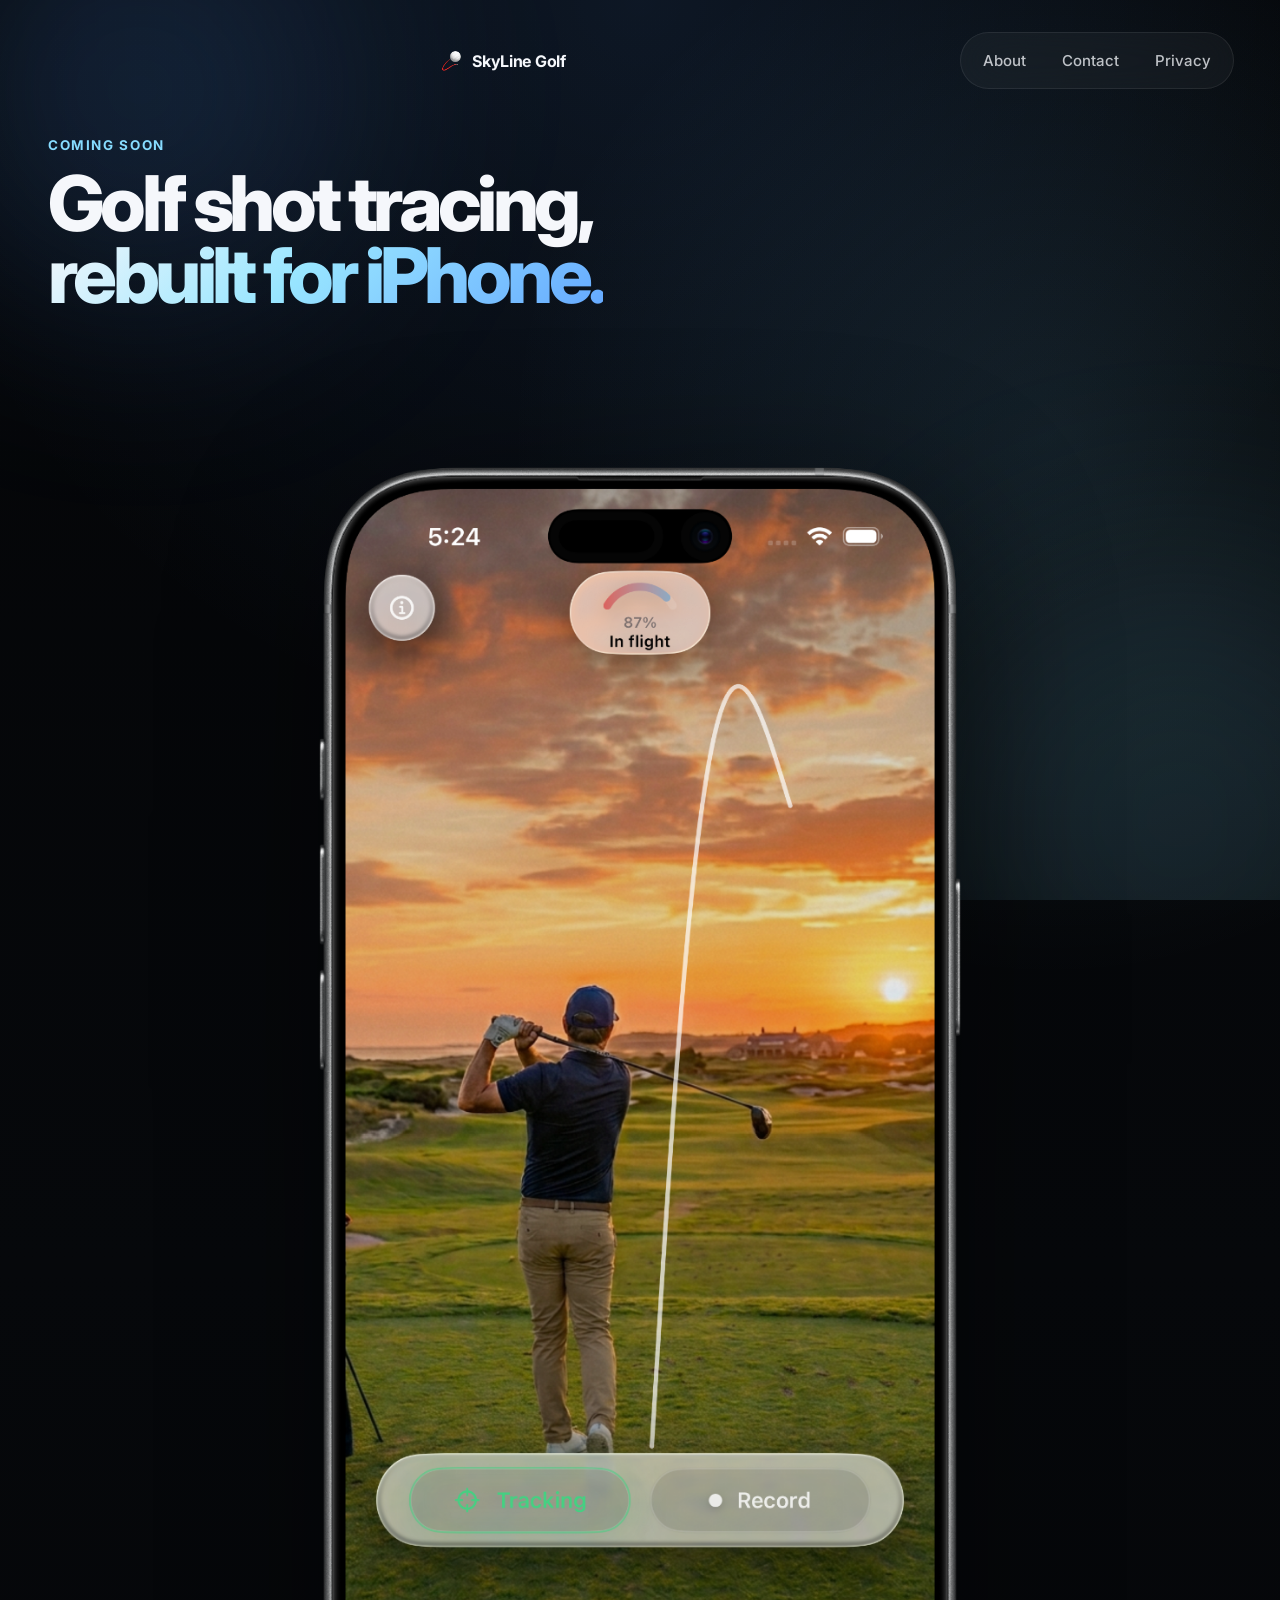
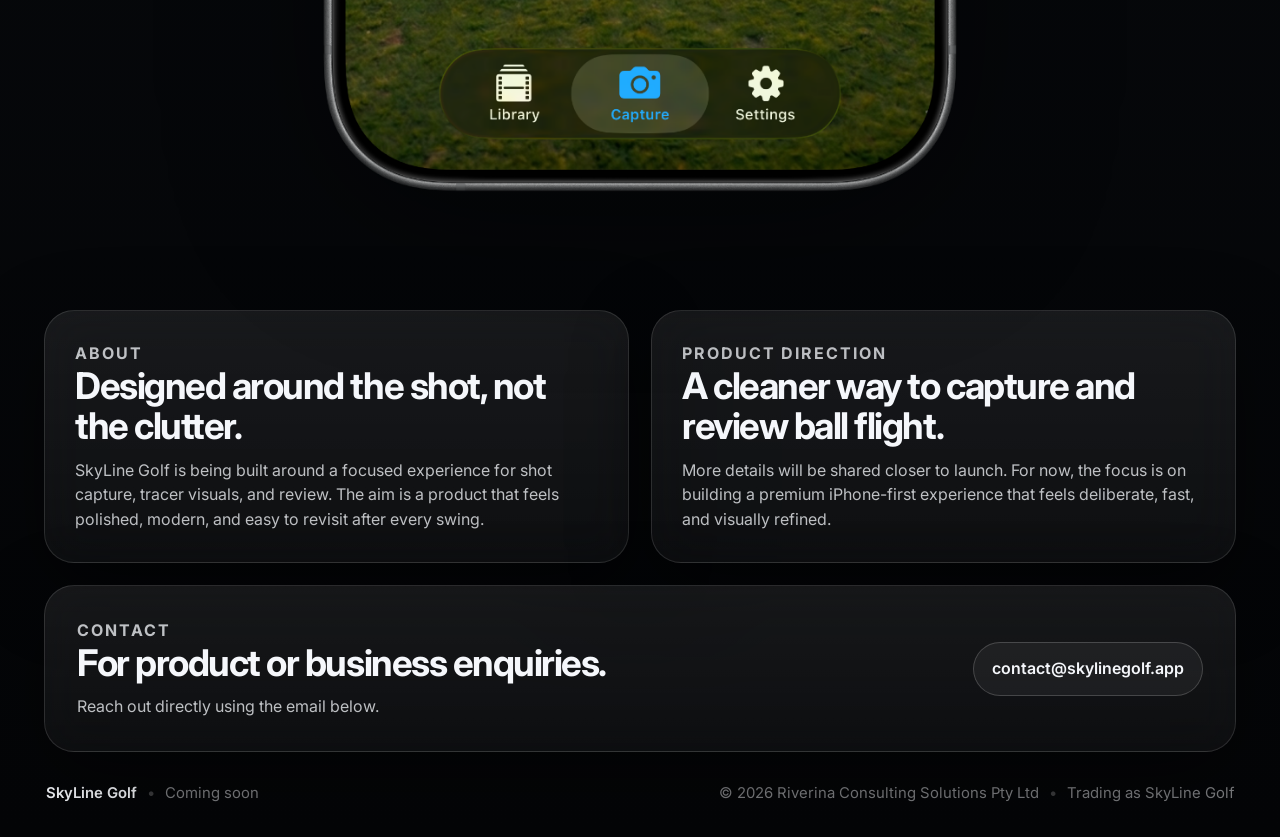
==== index.html @ 2e32ba85 "Fix HTML structure and add missing elements" ====
<!DOCTYPE html>
<html lang="en-AU">
<head>
  <meta charset="UTF-8" />
  <meta name="viewport" content="width=device-width, initial-scale=1.0" />

  <title>SkyLine Golf</title>
  <meta
    name="description"
    content="SkyLine Golf is an upcoming iPhone app built to capture, trace, and review golf shots with a premium visual experience."
  />
  <meta name="theme-color" content="#050608" />

  <meta property="og:title" content="SkyLine Golf" />
  <meta
    property="og:description"
    content="An upcoming iPhone app built to capture, trace, and review golf shots."
  />
  <meta property="og:type" content="website" />
  <meta property="og:image" content="assets/coming-soon-hero.png" />

  <meta name="twitter:card" content="summary_large_image" />
  <meta name="twitter:title" content="SkyLine Golf" />
  <meta
    name="twitter:description"
    content="An upcoming iPhone app built to capture, trace, and review golf shots."
  />
  <meta name="twitter:image" content="assets/coming-soon-hero.png" />

  <link rel="preconnect" href="https://fonts.googleapis.com" />
  <link rel="preconnect" href="https://fonts.gstatic.com" crossorigin />
  <link
    href="https://fonts.googleapis.com/css2?family=Inter:wght@400;500;600;700;800&display=swap"
    rel="stylesheet"
  />
  <link rel="stylesheet" href="style.css" />
</head>
<body>
  <div class="site-background">
    <div class="bg-orb bg-orb-1" aria-hidden="true"></div>
    <div class="bg-orb bg-orb-2" aria-hidden="true"></div>
    <div class="bg-grid" aria-hidden="true"></div>
  </div>

  <div class="page-shell">
    <header class="site-header">
      <div class="header-spacer" aria-hidden="true"></div>

      <a class="brand brand-centered" href="/" aria-label="SkyLine Golf home">
        <img
          src="assets/logo-mark.png"
          alt="SkyLine Golf logo"
          class="brand-logo"
        />
        <span class="brand-text">SkyLine Golf</span>
      </a>

      <nav class="site-nav" aria-label="Primary navigation">
        <a href="#about">About</a>
        <a href="#contact">Contact</a>
        <a href="privacy.html">Privacy</a>
      </nav>
    </header>

    <main>
      <section class="hero-intro">
        <p class="eyebrow">Coming soon</p>
        <h1>
          Golf shot tracing,
          <span class="gradient-text">rebuilt for iPhone.</span>
        </h1>
      </section>

      <section class="hero-section" aria-label="SkyLine Golf hero">
        <div class="hero-stage" id="hero-stage">
          <div
            class="hero-glow hero-glow-primary"
            id="hero-glow-primary"
            aria-hidden="true"
          ></div>

          <div
            class="hero-glow hero-glow-secondary"
            id="hero-glow-secondary"
            aria-hidden="true"
          ></div>

          <div class="hero-phone-wrap" id="hero-phone-wrap">
            <img
              src="assets/coming-soon-hero.png"
              alt="SkyLine Golf promotional preview showing the app interface and golf shot tracer"
              class="hero-phone-image"
            />
          </div>
        </div>
      </section>

      <section id="about" class="content-grid">
        <article class="glass-panel info-card">
          <p class="section-label">About</p>
          <h2>Designed around the shot, not the clutter.</h2>
          <p>
            SkyLine Golf is being built around a focused experience for shot
            capture, tracer visuals, and review. The aim is a product that
            feels polished, modern, and easy to revisit after every swing.
          </p>
        </article>

        <article class="glass-panel info-card">
          <p class="section-label">Product direction</p>
          <h2>A cleaner way to capture and review ball flight.</h2>
          <p>
            More details will be shared closer to launch. For now, the focus is
            on building a premium iPhone-first experience that feels deliberate,
            fast, and visually refined.
          </p>
        </article>
      </section>

      <section id="contact" class="glass-panel contact-panel">
        <div class="contact-copy-block">
          <p class="section-label">Contact</p>
          <h2>For product or business enquiries.</h2>
          <p>Reach out directly using the email below.</p>
        </div>

        <div class="contact-action">
          <a class="contact-email" href="mailto:contact@skylinegolf.app">
            contact@skylinegolf.app
          </a>
        </div>
      </section>
    </main>

    <footer class="site-footer">
      <div class="footer-left">
        <span class="footer-brand">SkyLine Golf</span>
        <span class="footer-separator">•</span>
        <span>Coming soon</span>
      </div>

      <div class="footer-right">
        <span>© 2026 Riverina Consulting Solutions Pty Ltd</span>
        <span class="footer-separator">•</span>
        <span>Trading as SkyLine Golf</span>
      </div>
    </footer>
  </div>

  <script src="script.js"></script>
</body>
</html>
---- style.css ----
:root {
  --bg: #050608;
  --border: rgba(255, 255, 255, 0.12);
  --border-strong: rgba(255, 255, 255, 0.18);

  --text: #f5f7fb;
  --text-secondary: rgba(245, 247, 251, 0.76);
  --text-muted: rgba(245, 247, 251, 0.5);

  --accent: #87dcff;

  --shadow: 0 24px 80px rgba(0, 0, 0, 0.42);
  --glass-blur: blur(24px);

  --radius-xl: 30px;
  --max-width: 1240px;
  --header-height: 84px;
}

*,
*::before,
*::after {
  box-sizing: border-box;
}

html {
  scroll-behavior: smooth;
}

body {
  margin: 0;
  min-height: 100vh;
  background:
    radial-gradient(circle at top, rgba(83, 156, 255, 0.12), transparent 30%),
    radial-gradient(circle at 82% 18%, rgba(135, 220, 255, 0.1), transparent 24%),
    linear-gradient(180deg, #040507 0%, #06080b 52%, #040507 100%);
  color: var(--text);
  font-family: "Inter", -apple-system, BlinkMacSystemFont, "Segoe UI", sans-serif;
  line-height: 1.55;
  -webkit-font-smoothing: antialiased;
  text-rendering: optimizeLegibility;
}

img {
  display: block;
  max-width: 100%;
}

a {
  color: inherit;
  text-decoration: none;
}

.site-background {
  position: fixed;
  inset: 0;
  z-index: 0;
  pointer-events: none;
  overflow: hidden;
}

.bg-orb {
  position: absolute;
  border-radius: 999px;
  filter: blur(110px);
}

.bg-orb-1 {
  width: 420px;
  height: 420px;
  top: -120px;
  left: -70px;
  background: rgba(83, 156, 255, 0.16);
}

.bg-orb-2 {
  width: 520px;
  height: 520px;
  right: -160px;
  bottom: -180px;
  background: rgba(135, 220, 255, 0.12);
}

.bg-grid {
  position: absolute;
  inset: 0;
  opacity: 0.05;
  background-image:
    linear-gradient(rgba(255, 255, 255, 0.04) 1px, transparent 1px),
    linear-gradient(90deg, rgba(255, 255, 255, 0.04) 1px, transparent 1px);
  background-size: 5px 5px;
  mix-blend-mode: soft-light;
}

.page-shell {
  position: relative;
  z-index: 1;
  max-width: var(--max-width);
  margin: 0 auto;
  padding: 24px;
}

.site-header {
  min-height: var(--header-height);
  display: flex;
  align-items: center;
  justify-content: space-between;
  gap: 18px;
  padding: 8px 2px 28px;
}

.brand {
  display: inline-flex;
  align-items: center;
  gap: 10px;
  width: fit-content;
  flex: 0 0 auto;
}

.brand-logo {
  display: block !important;
  width: 22px !important;
  height: 22px !important;
  min-width: 22px !important;
  min-height: 22px !important;
  max-width: 22px !important;
  max-height: 22px !important;
  object-fit: contain !important;
  flex: 0 0 22px !important;
}

.brand-text {
  font-size: 1rem;
  font-weight: 700;
  letter-spacing: -0.02em;
  line-height: 1;
}

.site-nav {
  display: inline-flex;
  align-items: center;
  gap: 8px;
  padding: 8px;
  border-radius: 999px;
  background: rgba(255, 255, 255, 0.04);
  border: 1px solid rgba(255, 255, 255, 0.08);
  backdrop-filter: var(--glass-blur);
  -webkit-backdrop-filter: var(--glass-blur);
}

.site-nav a {
  padding: 8px 14px;
  border-radius: 999px;
  color: var(--text-secondary);
  font-size: 0.94rem;
  font-weight: 500;
  transition: background-color 0.18s ease, color 0.18s ease;
}

.site-nav a:hover,
.site-nav a:focus-visible {
  background: rgba(255, 255, 255, 0.08);
  color: var(--text);
  outline: none;
}

.hero-intro {
  max-width: 780px;
  padding: 18px 4px 18px;
}

.eyebrow,
.section-label {
  margin: 0 0 12px;
  color: var(--accent);
  font-size: 0.84rem;
  font-weight: 700;
  letter-spacing: 0.12em;
  text-transform: uppercase;
}

.hero-intro h1 {
  margin: 0;
  max-width: 11ch;
  font-size: clamp(3rem, 6vw, 5.3rem);
  line-height: 0.94;
  letter-spacing: -0.06em;
  font-weight: 800;
}

.gradient-text {
  background: linear-gradient(135deg, #f5f7fb 0%, #99e6ff 45%, #63a7ff 100%);
  -webkit-background-clip: text;
  background-clip: text;
  color: transparent;
}

.hero-section {
  padding-top: 8px;
}

.hero-stage {
  position: relative;
  min-height: 760px;
  display: flex;
  align-items: center;
  justify-content: center;
  overflow: visible;
}

.hero-phone-wrap {
  position: relative;
  z-index: 3;
  width: min(100%, 760px);
  transform-origin: center center;
  will-change: transform;
}

.hero-phone-image {
  width: 100%;
  height: auto;
  object-fit: contain;
  filter: drop-shadow(0 36px 90px rgba(0, 0, 0, 0.42));
  user-select: none;
  -webkit-user-drag: none;
  pointer-events: none;
}

.hero-glow {
  position: absolute;
  border-radius: 999px;
  pointer-events: none;
  z-index: 1;
  transform-origin: center center;
  will-change: transform;
}

.hero-glow-primary {
  width: 620px;
  height: 620px;
  background: radial-gradient(
    circle,
    rgba(83, 156, 255, 0.22) 0%,
    rgba(83, 156, 255, 0.1) 32%,
    rgba(83, 156, 255, 0) 72%
  );
  filter: blur(36px);
  left: 50%;
  top: 52%;
  transform: translate(-50%, -50%);
}

.hero-glow-secondary {
  width: 420px;
  height: 420px;
  background: radial-gradient(
    circle,
    rgba(135, 220, 255, 0.16) 0%,
    rgba(135, 220, 255, 0.06) 34%,
    rgba(135, 220, 255, 0) 74%
  );
  filter: blur(44px);
  left: 53%;
  top: 45%;
  transform: translate(-50%, -50%);
}

.glass-panel {
  background: linear-gradient(
    180deg,
    rgba(255, 255, 255, 0.08) 0%,
    rgba(255, 255, 255, 0.04) 100%
  );
  border: 1px solid var(--border);
  border-radius: var(--radius-xl);
  box-shadow: var(--shadow);
  backdrop-filter: var(--glass-blur);
  -webkit-backdrop-filter: var(--glass-blur);
}

.content-grid {
  display: grid;
  grid-template-columns: 1fr 1fr;
  gap: 22px;
  margin-top: 18px;
  align-items: stretch;
}

.info-card {
  padding: 30px;
  display: flex;
  flex-direction: column;
  justify-content: flex-start;
  min-height: 100%;
}

.info-card h2,
.contact-panel h2,
.privacy-shell h1 {
  margin: 0 0 12px;
  font-size: clamp(1.6rem, 3vw, 2.3rem);
  line-height: 1.08;
  letter-spacing: -0.04em;
  overflow-wrap: anywhere;
}

.info-card p,
.contact-panel p,
.privacy-shell p,
.privacy-shell li {
  margin: 0;
  color: var(--text-secondary);
  font-size: 1rem;
}

.contact-panel {
  display: grid;
  grid-template-columns: minmax(0, 1fr) auto;
  align-items: center;
  gap: 24px;
  margin-top: 22px;
  padding: 32px;
}

.contact-copy-block {
  min-width: 0;
}

.contact-action {
  display: flex;
  align-items: center;
  justify-content: flex-end;
}

.contact-email {
  display: inline-flex;
  align-items: center;
  justify-content: center;
  min-height: 54px;
  padding: 0 18px;
  border-radius: 999px;
  background: rgba(255, 255, 255, 0.05);
  border: 1px solid var(--border-strong);
  color: var(--text);
  font-weight: 600;
  transition: background-color 0.18s ease, transform 0.18s ease;
  word-break: break-word;
}

.contact-email:hover,
.contact-email:focus-visible {
  background: rgba(255, 255, 255, 0.08);
  transform: translateY(-1px);
  outline: none;
}

.site-footer {
  display: flex;
  align-items: center;
  justify-content: space-between;
  gap: 18px;
  padding: 30px 2px 8px;
  color: var(--text-muted);
  font-size: 0.93rem;
}

.footer-left,
.footer-right {
  display: flex;
  flex-wrap: wrap;
  align-items: center;
  gap: 10px;
}

.footer-brand {
  color: var(--text);
  font-weight: 600;
}

.footer-separator {
  color: rgba(255, 255, 255, 0.22);
}

.privacy-page {
  padding-top: 20px;
}

.privacy-shell {
  max-width: 900px;
  margin: 36px auto 0;
  padding: 36px;
  background: linear-gradient(
    180deg,
    rgba(255, 255, 255, 0.08) 0%,
    rgba(255, 255, 255, 0.04) 100%
  );
  border: 1px solid var(--border);
  border-radius: var(--radius-xl);
  box-shadow: var(--shadow);
  backdrop-filter: var(--glass-blur);
  -webkit-backdrop-filter: var(--glass-blur);
}

.privacy-intro {
  margin-bottom: 24px;
}

.privacy-shell h2 {
  margin: 28px 0 10px;
  font-size: 1.3rem;
  letter-spacing: -0.03em;
}

.privacy-shell ul {
  margin: 8px 0 0;
  padding-left: 22px;
}

.back-link {
  display: inline-flex;
  align-items: center;
  gap: 8px;
  margin-bottom: 18px;
  color: var(--text-secondary);
  font-size: 0.95rem;
  font-weight: 600;
}

.back-link:hover,
.back-link:focus-visible {
  color: var(--text);
  outline: none;
}

@media (max-width: 1080px) {
  .hero-stage {
    min-height: 680px;
  }

  .hero-phone-wrap {
    width: min(100%, 680px);
  }

  .contact-panel {
    grid-template-columns: 1fr;
    align-items: flex-start;
  }

  .contact-action {
    justify-content: flex-start;
  }
}

@media (max-width: 780px) {
  .page-shell {
    padding: 18px;
  }

  .site-header {
    flex-direction: column;
    align-items: flex-start;
    padding-bottom: 18px;
  }

  .site-nav {
    width: 100%;
    justify-content: space-between;
  }

  .hero-intro {
    padding: 12px 2px 14px;
  }

  .hero-stage {
    min-height: 520px;
  }

  .hero-phone-wrap {
    width: min(100%, 560px);
  }

  .hero-glow-primary {
    width: 460px;
    height: 460px;
  }

  .hero-glow-secondary {
    width: 320px;
    height: 320px;
  }

  .content-grid {
    grid-template-columns: 1fr;
  }

  .info-card,
  .contact-panel,
  .privacy-shell {
    padding: 24px;
  }

  .site-footer {
    flex-direction: column;
    align-items: flex-start;
    padding-top: 24px;
  }
}

@media (max-width: 560px) {
  .hero-intro h1 {
    max-width: 100%;
    font-size: clamp(2.35rem, 12vw, 4rem);
  }

  .site-nav {
    gap: 6px;
    padding: 6px;
  }

  .site-nav a {
    padding: 8px 10px;
    font-size: 0.88rem;
  }

  .hero-stage {
    min-height: 390px;
  }

  .hero-phone-wrap {
    width: min(100%, 420px);
  }

  .hero-glow-primary {
    width: 320px;
    height: 320px;
  }

  .hero-glow-secondary {
    width: 220px;
    height: 220px;
  }

  .contact-email {
    width: 100%;
  }
}

@media (prefers-reduced-motion: reduce) {
  html {
    scroll-behavior: auto;
  }
}
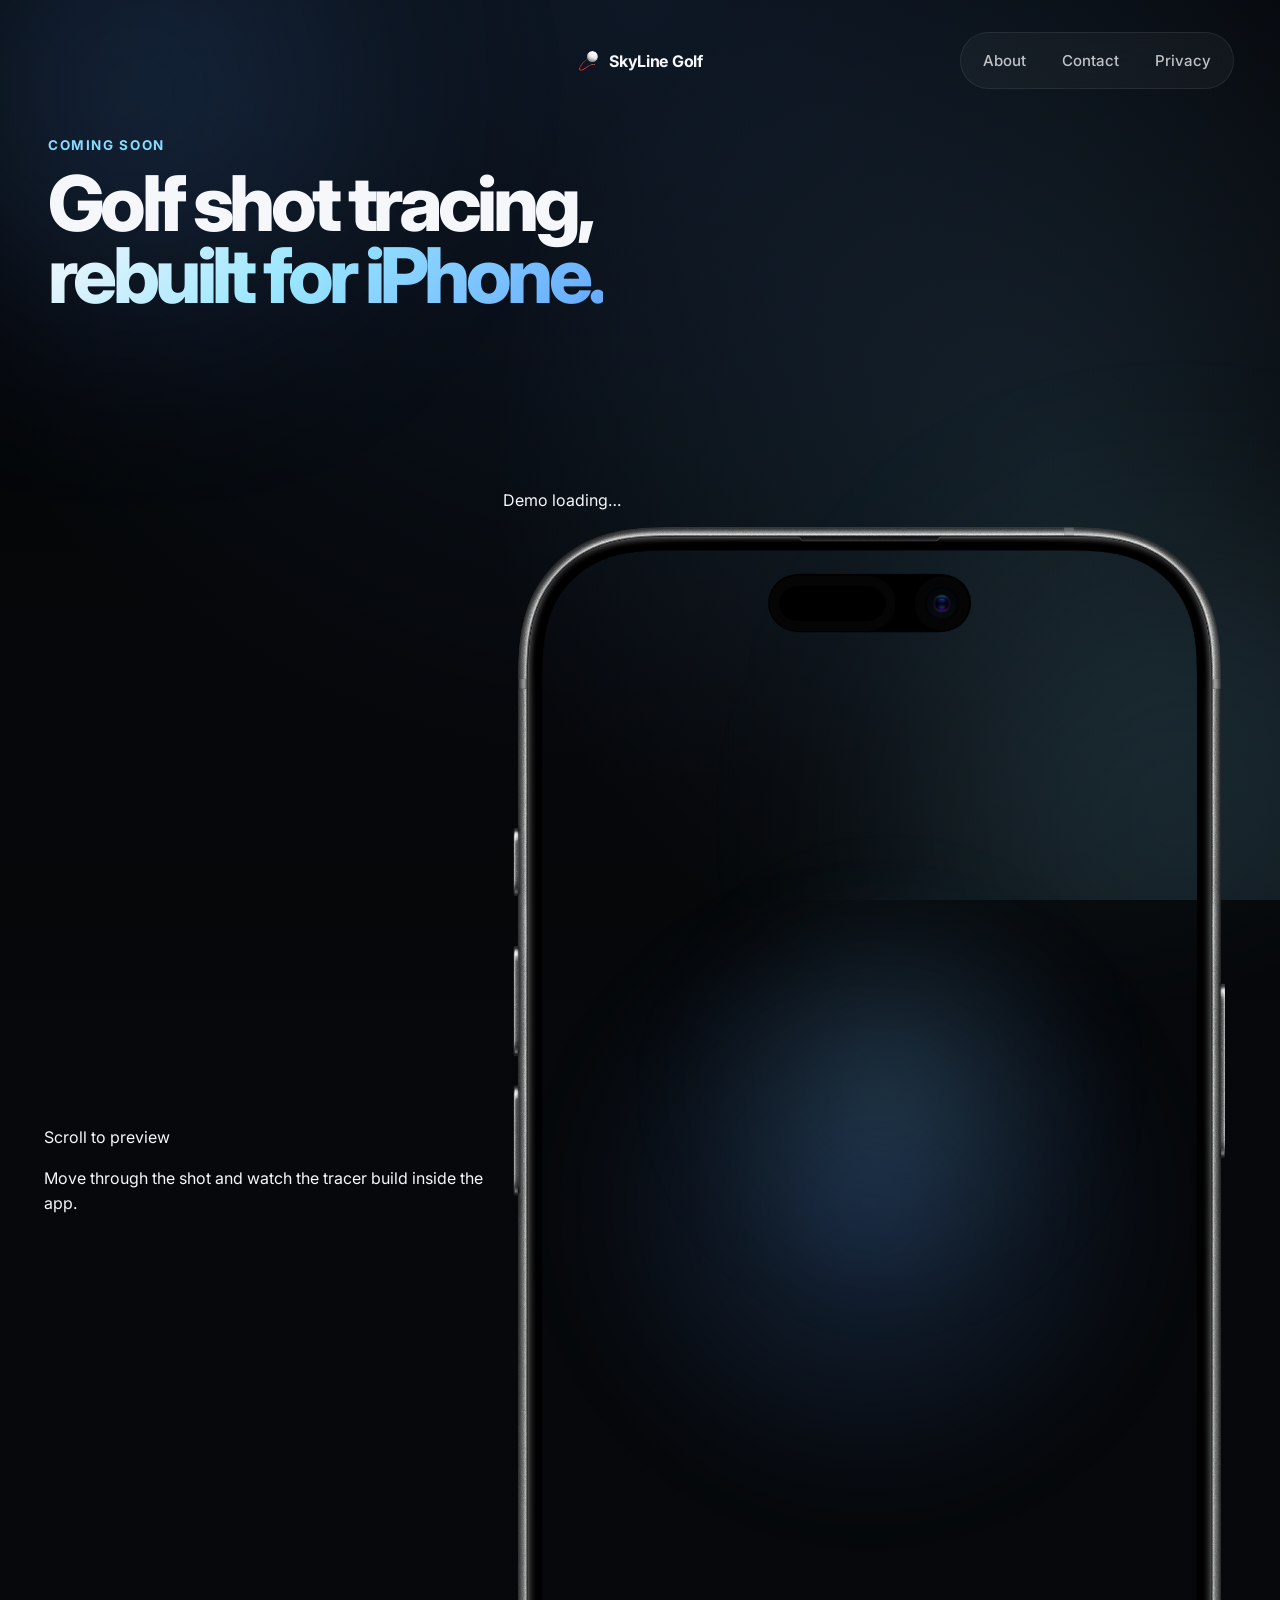
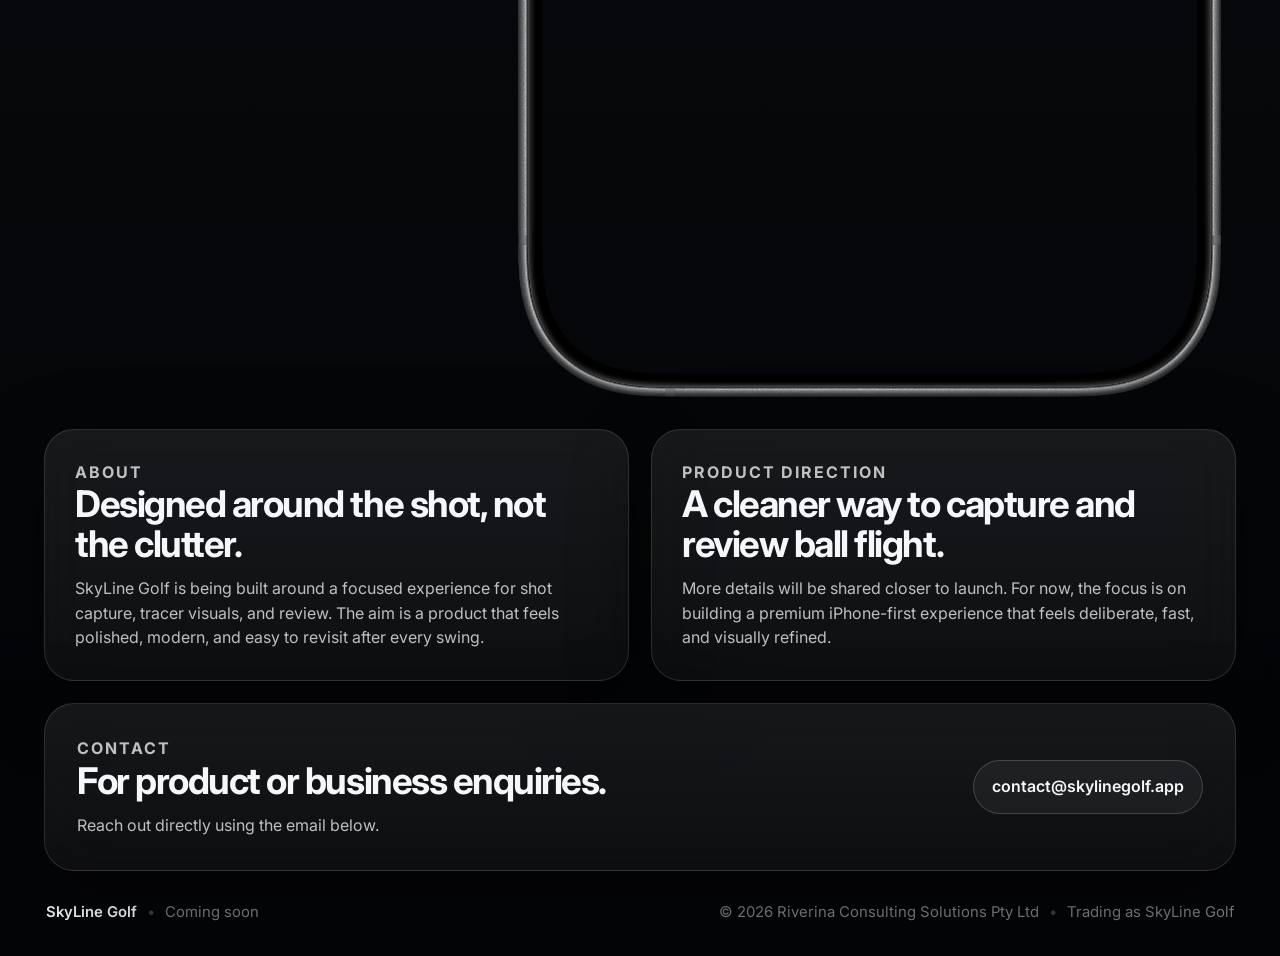
==== commit 23a4eb50: "Update Open Graph and Twitter meta tags" ====
--- a/index.html
+++ b/index.html
@@ -17,7 +17,7 @@
     content="An upcoming iPhone app built to capture, trace, and review golf shots."
   />
   <meta property="og:type" content="website" />
-  <meta property="og:image" content="assets/coming-soon-hero.png" />
+  <meta property="og:image" content="assets/hero-poster.jpg" />
 
   <meta name="twitter:card" content="summary_large_image" />
   <meta name="twitter:title" content="SkyLine Golf" />
@@ -25,7 +25,7 @@
     name="twitter:description"
     content="An upcoming iPhone app built to capture, trace, and review golf shots."
   />
-  <meta name="twitter:image" content="assets/coming-soon-hero.png" />
+  <meta name="twitter:image" content="assets/hero-poster.jpg" />
 
   <link rel="preconnect" href="https://fonts.googleapis.com" />
   <link rel="preconnect" href="https://fonts.gstatic.com" crossorigin />
@@ -63,7 +63,7 @@
     </header>
 
     <main>
-      <section class="hero-intro">
+      <section class="hero-intro" aria-label="SkyLine Golf introduction">
         <p class="eyebrow">Coming soon</p>
         <h1>
           Golf shot tracing,
@@ -71,26 +71,57 @@
         </h1>
       </section>
 
-      <section class="hero-section" aria-label="SkyLine Golf hero">
-        <div class="hero-stage" id="hero-stage">
-          <div
-            class="hero-glow hero-glow-primary"
-            id="hero-glow-primary"
-            aria-hidden="true"
-          ></div>
+      <section
+        class="scrub-section"
+        id="scrub-section"
+        aria-label="SkyLine Golf shot demo"
+      >
+        <div class="scrub-sticky">
+          <div class="hero-stage">
+            <div class="hero-copy-side">
+              <p class="hero-side-label">Scroll to preview</p>
+              <p class="hero-side-copy">
+                Move through the shot and watch the tracer build inside the app.
+              </p>
+            </div>
 
-          <div
-            class="hero-glow hero-glow-secondary"
-            id="hero-glow-secondary"
-            aria-hidden="true"
-          ></div>
+            <div class="hero-phone-wrap" id="hero-phone-wrap">
+              <div class="hero-glow hero-glow-primary" aria-hidden="true"></div>
+              <div class="hero-glow hero-glow-secondary" aria-hidden="true"></div>
 
-          <div class="hero-phone-wrap" id="hero-phone-wrap">
-            <img
-              src="assets/coming-soon-hero.png"
-              alt="SkyLine Golf promotional preview showing the app interface and golf shot tracer"
-              class="hero-phone-image"
-            />
+              <div class="phone-composite">
+                <div class="phone-screen-window">
+                  <video
+                    id="hero-demo-video"
+                    class="hero-demo-video"
+                    muted
+                    playsinline
+                    preload="auto"
+                    poster="assets/hero-poster.jpg"
+                    aria-label="SkyLine Golf demo shot"
+                  >
+                    <source src="assets/Hero-Shot.mov" type="video/quicktime" />
+                  </video>
+
+                  <div class="video-fallback-copy" id="video-fallback-copy">
+                    Demo loading…
+                  </div>
+                </div>
+
+                <img
+                  src="assets/iphone-frame-overlay.png"
+                  alt=""
+                  class="phone-frame-overlay"
+                  aria-hidden="true"
+                />
+              </div>
+            </div>
+          </div>
+
+          <div class="scrub-progress" aria-hidden="true">
+            <div class="scrub-progress-track">
+              <div class="scrub-progress-fill" id="scrub-progress-fill"></div>
+            </div>
           </div>
         </div>
       </section>
--- a/style.css
+++ b/style.css
@@ -102,11 +102,15 @@
 
 .site-header {
   min-height: var(--header-height);
-  display: flex;
-  align-items: center;
-  justify-content: space-between;
+  display: grid;
+  grid-template-columns: 1fr auto 1fr;
+  align-items: center;
   gap: 18px;
   padding: 8px 2px 28px;
+}
+
+.header-spacer {
+  justify-self: start;
 }
 
 .brand {
@@ -117,16 +121,20 @@
   flex: 0 0 auto;
 }
 
+.brand-centered {
+  justify-self: center;
+}
+
 .brand-logo {
-  display: block !important;
-  width: 22px !important;
-  height: 22px !important;
-  min-width: 22px !important;
-  min-height: 22px !important;
-  max-width: 22px !important;
-  max-height: 22px !important;
-  object-fit: contain !important;
-  flex: 0 0 22px !important;
+  display: block;
+  width: 22px;
+  height: 22px;
+  min-width: 22px;
+  min-height: 22px;
+  max-width: 22px;
+  max-height: 22px;
+  object-fit: contain;
+  flex: 0 0 22px;
 }
 
 .brand-text {
@@ -137,6 +145,7 @@
 }
 
 .site-nav {
+  justify-self: end;
   display: inline-flex;
   align-items: center;
   gap: 8px;
@@ -457,14 +466,23 @@
   }
 
   .site-header {
-    flex-direction: column;
-    align-items: flex-start;
+    grid-template-columns: 1fr;
+    justify-items: center;
+    gap: 14px;
     padding-bottom: 18px;
   }
 
+  .header-spacer {
+    display: none;
+  }
+
+  .brand-centered {
+    justify-self: center;
+  }
+
   .site-nav {
-    width: 100%;
-    justify-content: space-between;
+    justify-self: center;
+    width: auto;
   }
 
   .hero-intro {
@@ -515,6 +533,8 @@
   .site-nav {
     gap: 6px;
     padding: 6px;
+    flex-wrap: wrap;
+    justify-content: center;
   }
 
   .site-nav a {
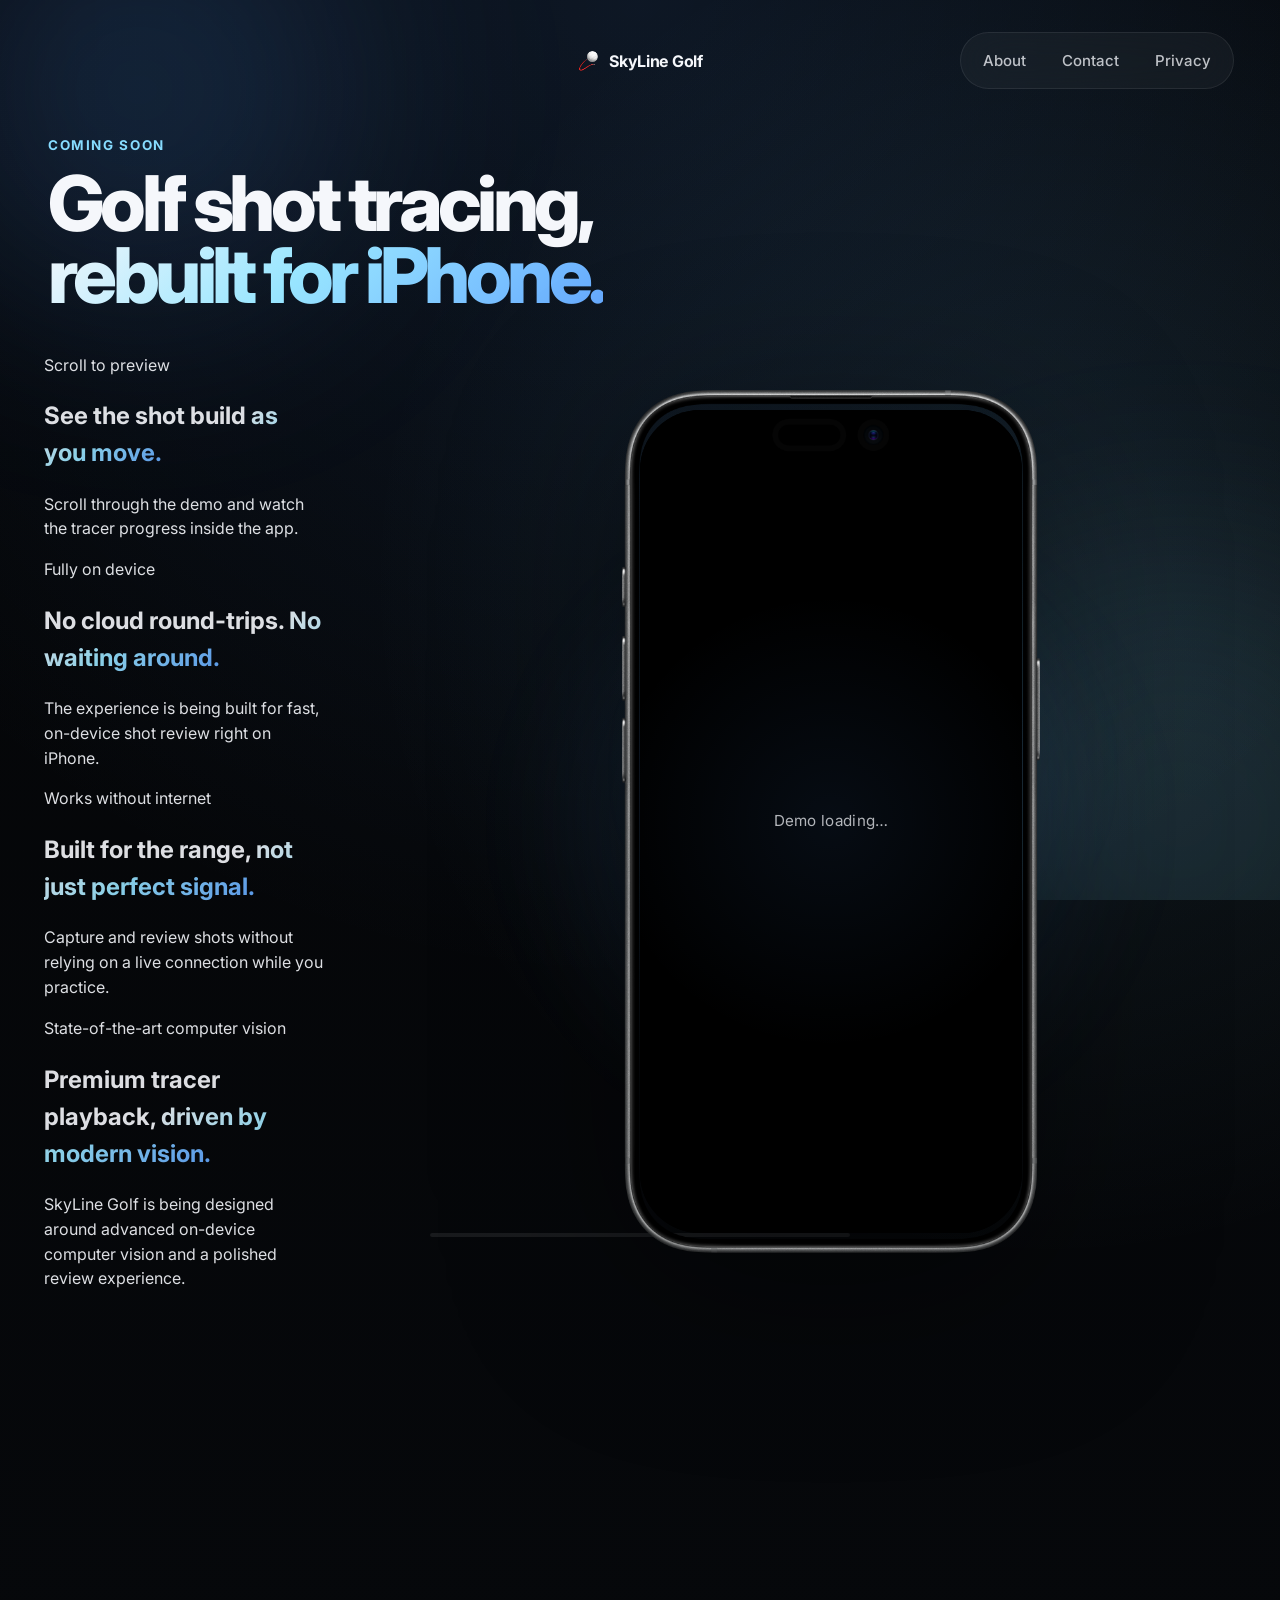
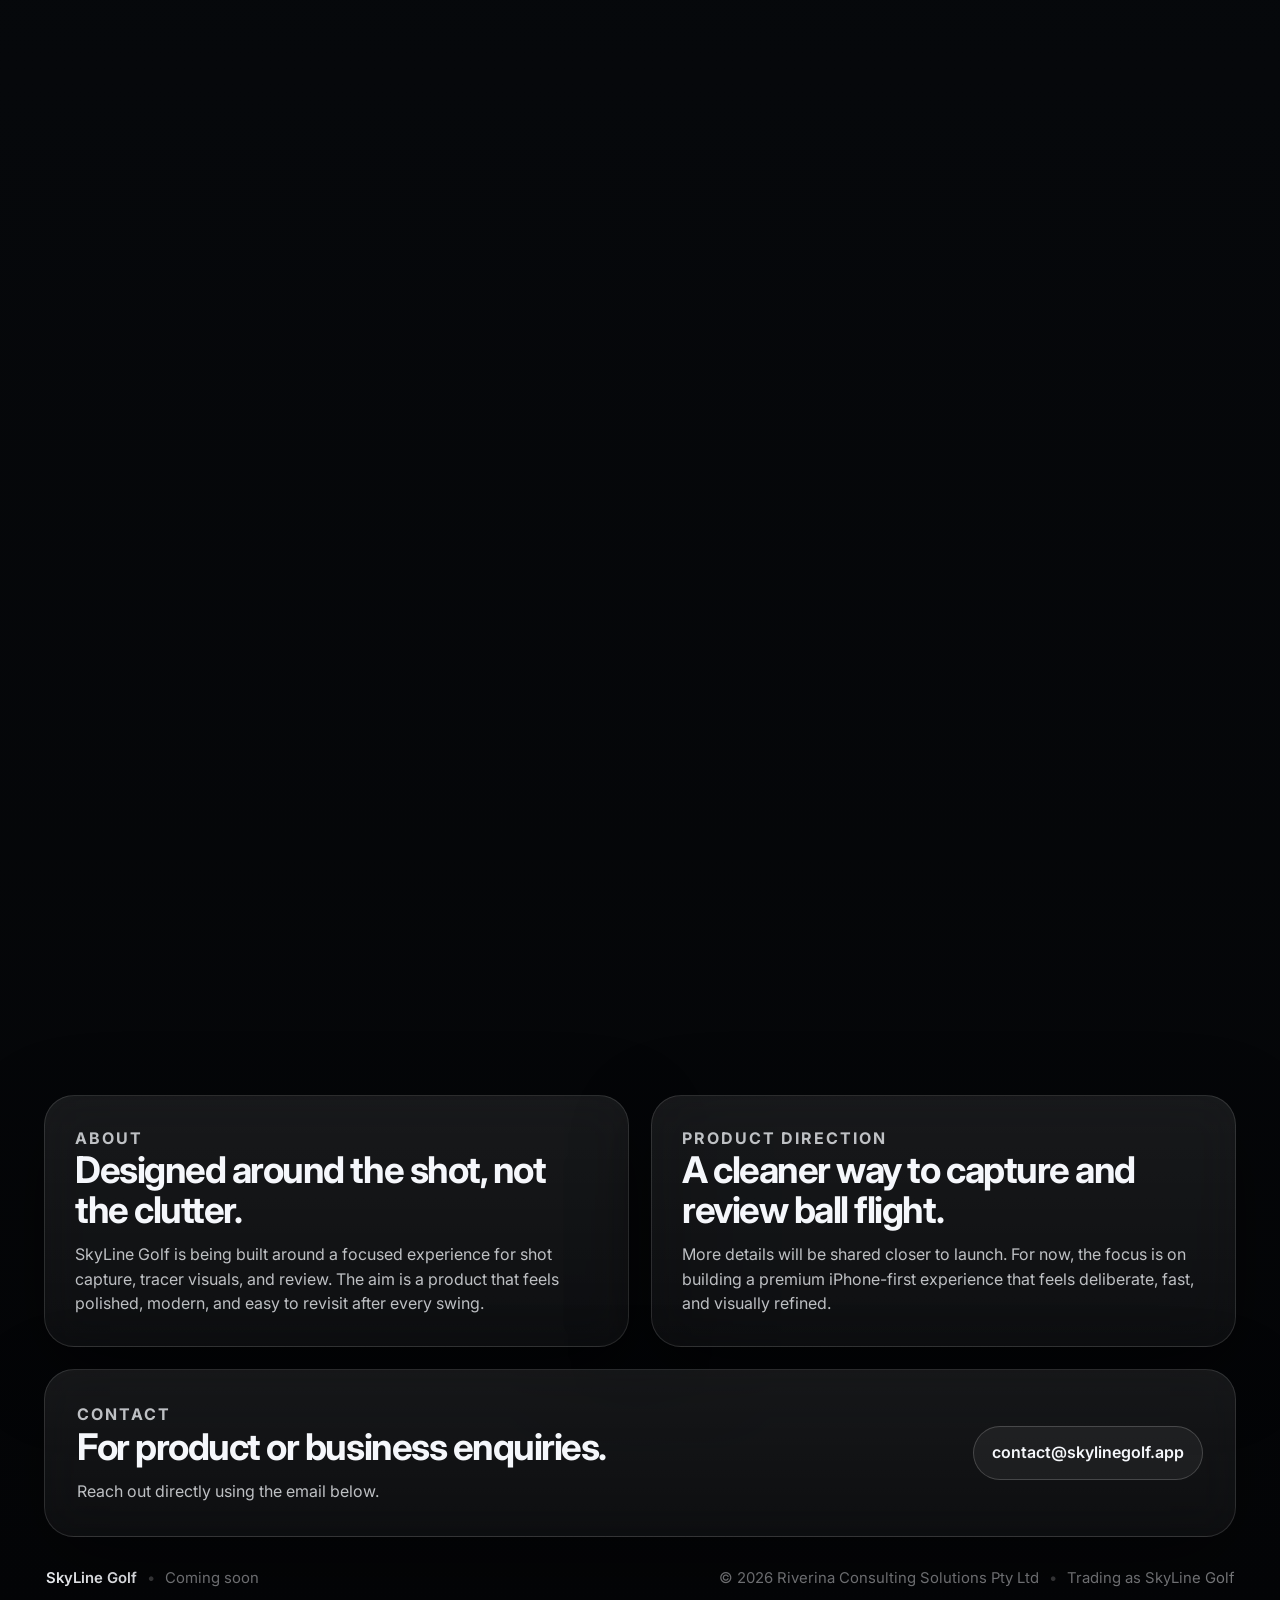
==== commit 2f6891f2: "Add hero message stack with feature descriptions Added a hero message stack with multiple articles t" ====
--- a/index.html
+++ b/index.html
@@ -79,10 +79,51 @@
         <div class="scrub-sticky">
           <div class="hero-stage">
             <div class="hero-copy-side">
-              <p class="hero-side-label">Scroll to preview</p>
-              <p class="hero-side-copy">
-                Move through the shot and watch the tracer build inside the app.
-              </p>
+              <div class="hero-copy-stack" id="hero-copy-stack" aria-live="polite">
+                <article class="hero-message is-active" data-message-index="0">
+                  <p class="hero-message-kicker">Scroll to preview</p>
+                  <h2 class="hero-message-title">
+                    See the shot build
+                    <span class="gradient-text">as you move.</span>
+                  </h2>
+                  <p class="hero-message-body">
+                    Scroll through the demo and watch the tracer progress inside the app.
+                  </p>
+                </article>
+
+                <article class="hero-message" data-message-index="1">
+                  <p class="hero-message-kicker">Fully on device</p>
+                  <h2 class="hero-message-title">
+                    No cloud round-trips.
+                    <span class="gradient-text">No waiting around.</span>
+                  </h2>
+                  <p class="hero-message-body">
+                    The experience is being built for fast, on-device shot review right on iPhone.
+                  </p>
+                </article>
+
+                <article class="hero-message" data-message-index="2">
+                  <p class="hero-message-kicker">Works without internet</p>
+                  <h2 class="hero-message-title">
+                    Built for the range,
+                    <span class="gradient-text">not just perfect signal.</span>
+                  </h2>
+                  <p class="hero-message-body">
+                    Capture and review shots without relying on a live connection while you practice.
+                  </p>
+                </article>
+
+                <article class="hero-message" data-message-index="3">
+                  <p class="hero-message-kicker">State-of-the-art computer vision</p>
+                  <h2 class="hero-message-title">
+                    Premium tracer playback,
+                    <span class="gradient-text">driven by modern vision.</span>
+                  </h2>
+                  <p class="hero-message-body">
+                    SkyLine Golf is being designed around advanced on-device computer vision and a polished review experience.
+                  </p>
+                </article>
+              </div>
             </div>
 
             <div class="hero-phone-wrap" id="hero-phone-wrap">
--- a/style.css
+++ b/style.css
@@ -15,6 +15,14 @@
   --radius-xl: 30px;
   --max-width: 1240px;
   --header-height: 84px;
+
+  --phone-max-width: 430px;
+
+  /* Tune these if your screen content sits slightly wrong inside the frame. */
+  --screen-inset-top: 3.1%;
+  --screen-inset-right: 5.55%;
+  --screen-inset-bottom: 3.25%;
+  --screen-inset-left: 5.55%;
 }
 
 *,
@@ -41,7 +49,8 @@
   text-rendering: optimizeLegibility;
 }
 
-img {
+img,
+video {
   display: block;
   max-width: 100%;
 }
@@ -179,7 +188,8 @@
 }
 
 .eyebrow,
-.section-label {
+.section-label,
+.hero-side-label {
   margin: 0 0 12px;
   color: var(--accent);
   font-size: 0.84rem;
@@ -204,35 +214,52 @@
   color: transparent;
 }
 
-.hero-section {
-  padding-top: 8px;
+.scrub-section {
+  position: relative;
+  height: 260vh;
+  margin-top: 6px;
+}
+
+.scrub-sticky {
+  position: sticky;
+  top: 0;
+  height: 100vh;
+  display: flex;
+  flex-direction: column;
+  justify-content: center;
 }
 
 .hero-stage {
   position: relative;
-  min-height: 760px;
-  display: flex;
-  align-items: center;
-  justify-content: center;
-  overflow: visible;
+  min-height: 72vh;
+  display: grid;
+  grid-template-columns: minmax(240px, 340px) minmax(0, 1fr);
+  align-items: center;
+  gap: 42px;
+}
+
+.hero-copy-side {
+  align-self: center;
+  max-width: 280px;
+  opacity: 0.9;
+}
+
+.hero-side-label {
+  margin-bottom: 10px;
+}
+
+.hero-side-copy {
+  margin: 0;
+  color: var(--text-secondary);
+  font-size: 1rem;
 }
 
 .hero-phone-wrap {
   position: relative;
-  z-index: 3;
-  width: min(100%, 760px);
-  transform-origin: center center;
-  will-change: transform;
-}
-
-.hero-phone-image {
-  width: 100%;
-  height: auto;
-  object-fit: contain;
-  filter: drop-shadow(0 36px 90px rgba(0, 0, 0, 0.42));
-  user-select: none;
-  -webkit-user-drag: none;
-  pointer-events: none;
+  display: flex;
+  justify-content: center;
+  align-items: center;
+  min-height: 72vh;
 }
 
 .hero-glow {
@@ -255,7 +282,7 @@
   );
   filter: blur(36px);
   left: 50%;
-  top: 52%;
+  top: 50%;
   transform: translate(-50%, -50%);
 }
 
@@ -269,9 +296,84 @@
     rgba(135, 220, 255, 0) 74%
   );
   filter: blur(44px);
-  left: 53%;
-  top: 45%;
+  left: 54%;
+  top: 44%;
   transform: translate(-50%, -50%);
+}
+
+.phone-composite {
+  position: relative;
+  z-index: 3;
+  width: min(100%, var(--phone-max-width));
+  filter: drop-shadow(0 36px 90px rgba(0, 0, 0, 0.42));
+}
+
+.phone-screen-window {
+  position: absolute;
+  top: var(--screen-inset-top);
+  right: var(--screen-inset-right);
+  bottom: var(--screen-inset-bottom);
+  left: var(--screen-inset-left);
+  overflow: hidden;
+  border-radius: 60px;
+  background: #000;
+}
+
+.hero-demo-video {
+  width: 100%;
+  height: 100%;
+  object-fit: cover;
+  background: #000;
+}
+
+.video-fallback-copy {
+  position: absolute;
+  inset: 0;
+  display: grid;
+  place-items: center;
+  color: rgba(245, 247, 251, 0.72);
+  font-size: 0.95rem;
+  letter-spacing: 0.02em;
+  background:
+    radial-gradient(circle at center, rgba(83, 156, 255, 0.08), transparent 50%),
+    #000;
+  transition: opacity 0.2s ease;
+  pointer-events: none;
+}
+
+.video-fallback-copy.is-hidden {
+  opacity: 0;
+}
+
+.phone-frame-overlay {
+  position: relative;
+  z-index: 4;
+  width: 100%;
+  height: auto;
+  pointer-events: none;
+  user-select: none;
+  -webkit-user-drag: none;
+}
+
+.scrub-progress {
+  margin-top: 20px;
+  display: flex;
+  justify-content: center;
+}
+
+.scrub-progress-track {
+  width: min(420px, 58vw);
+  height: 4px;
+  border-radius: 999px;
+  background: rgba(255, 255, 255, 0.08);
+  overflow: hidden;
+}
+
+.scrub-progress-fill {
+  width: 0%;
+  height: 100%;
+  border-radius: inherit;
+  background: linear-gradient(90deg, #87dcff 0%, #63a7ff 100%);
 }
 
 .glass-panel {
@@ -443,11 +545,16 @@
 
 @media (max-width: 1080px) {
   .hero-stage {
-    min-height: 680px;
+    grid-template-columns: 1fr;
+    gap: 22px;
+  }
+
+  .hero-copy-side {
+    max-width: 520px;
   }
 
   .hero-phone-wrap {
-    width: min(100%, 680px);
+    min-height: 58vh;
   }
 
   .contact-panel {
@@ -489,12 +596,16 @@
     padding: 12px 2px 14px;
   }
 
+  .scrub-section {
+    height: 210vh;
+  }
+
   .hero-stage {
-    min-height: 520px;
+    min-height: 64vh;
   }
 
   .hero-phone-wrap {
-    width: min(100%, 560px);
+    min-height: 52vh;
   }
 
   .hero-glow-primary {
@@ -542,12 +653,16 @@
     font-size: 0.88rem;
   }
 
-  .hero-stage {
-    min-height: 390px;
-  }
-
-  .hero-phone-wrap {
-    width: min(100%, 420px);
+  .scrub-section {
+    height: 190vh;
+  }
+
+  .hero-copy-side {
+    max-width: none;
+  }
+
+  .hero-side-copy {
+    font-size: 0.95rem;
   }
 
   .hero-glow-primary {
@@ -569,4 +684,17 @@
   html {
     scroll-behavior: auto;
   }
-}
+
+  .scrub-section {
+    height: auto;
+  }
+
+  .scrub-sticky {
+    position: relative;
+    height: auto;
+  }
+
+  .scrub-progress {
+    display: none;
+  }
+}
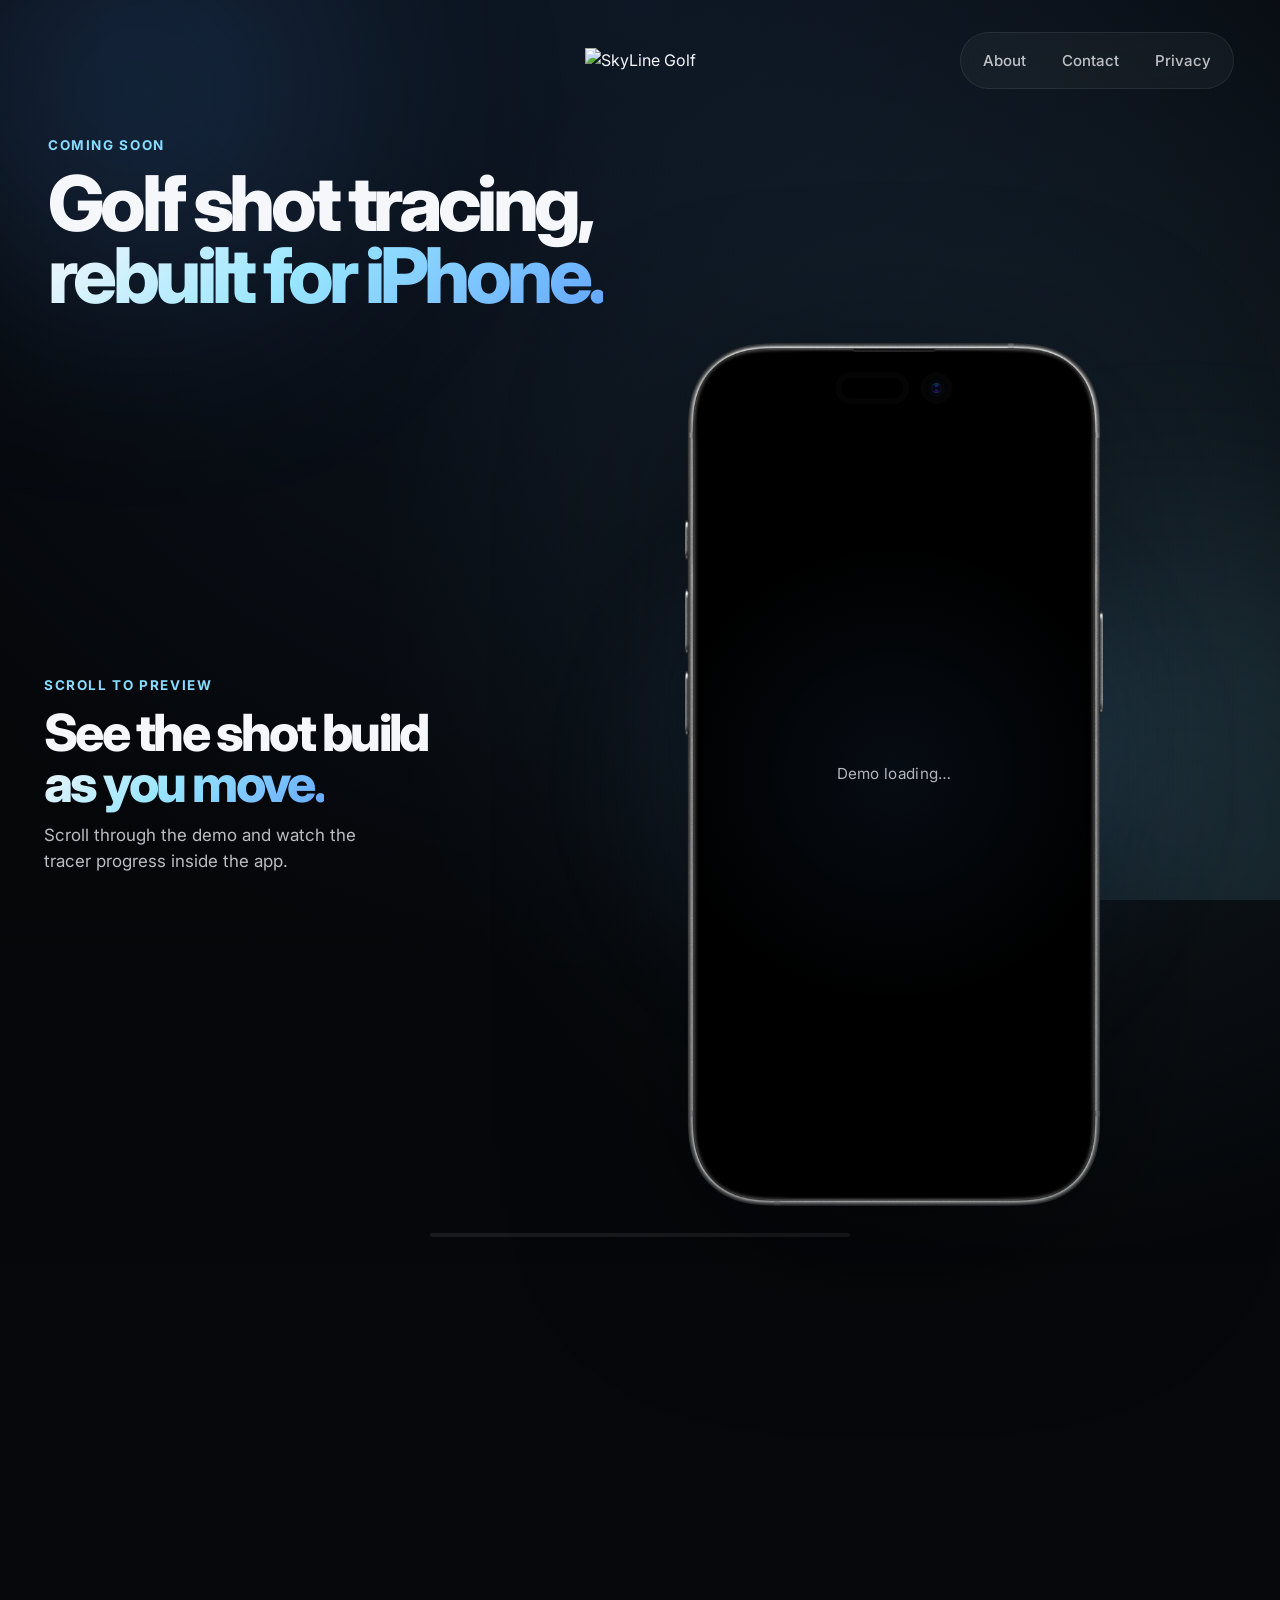
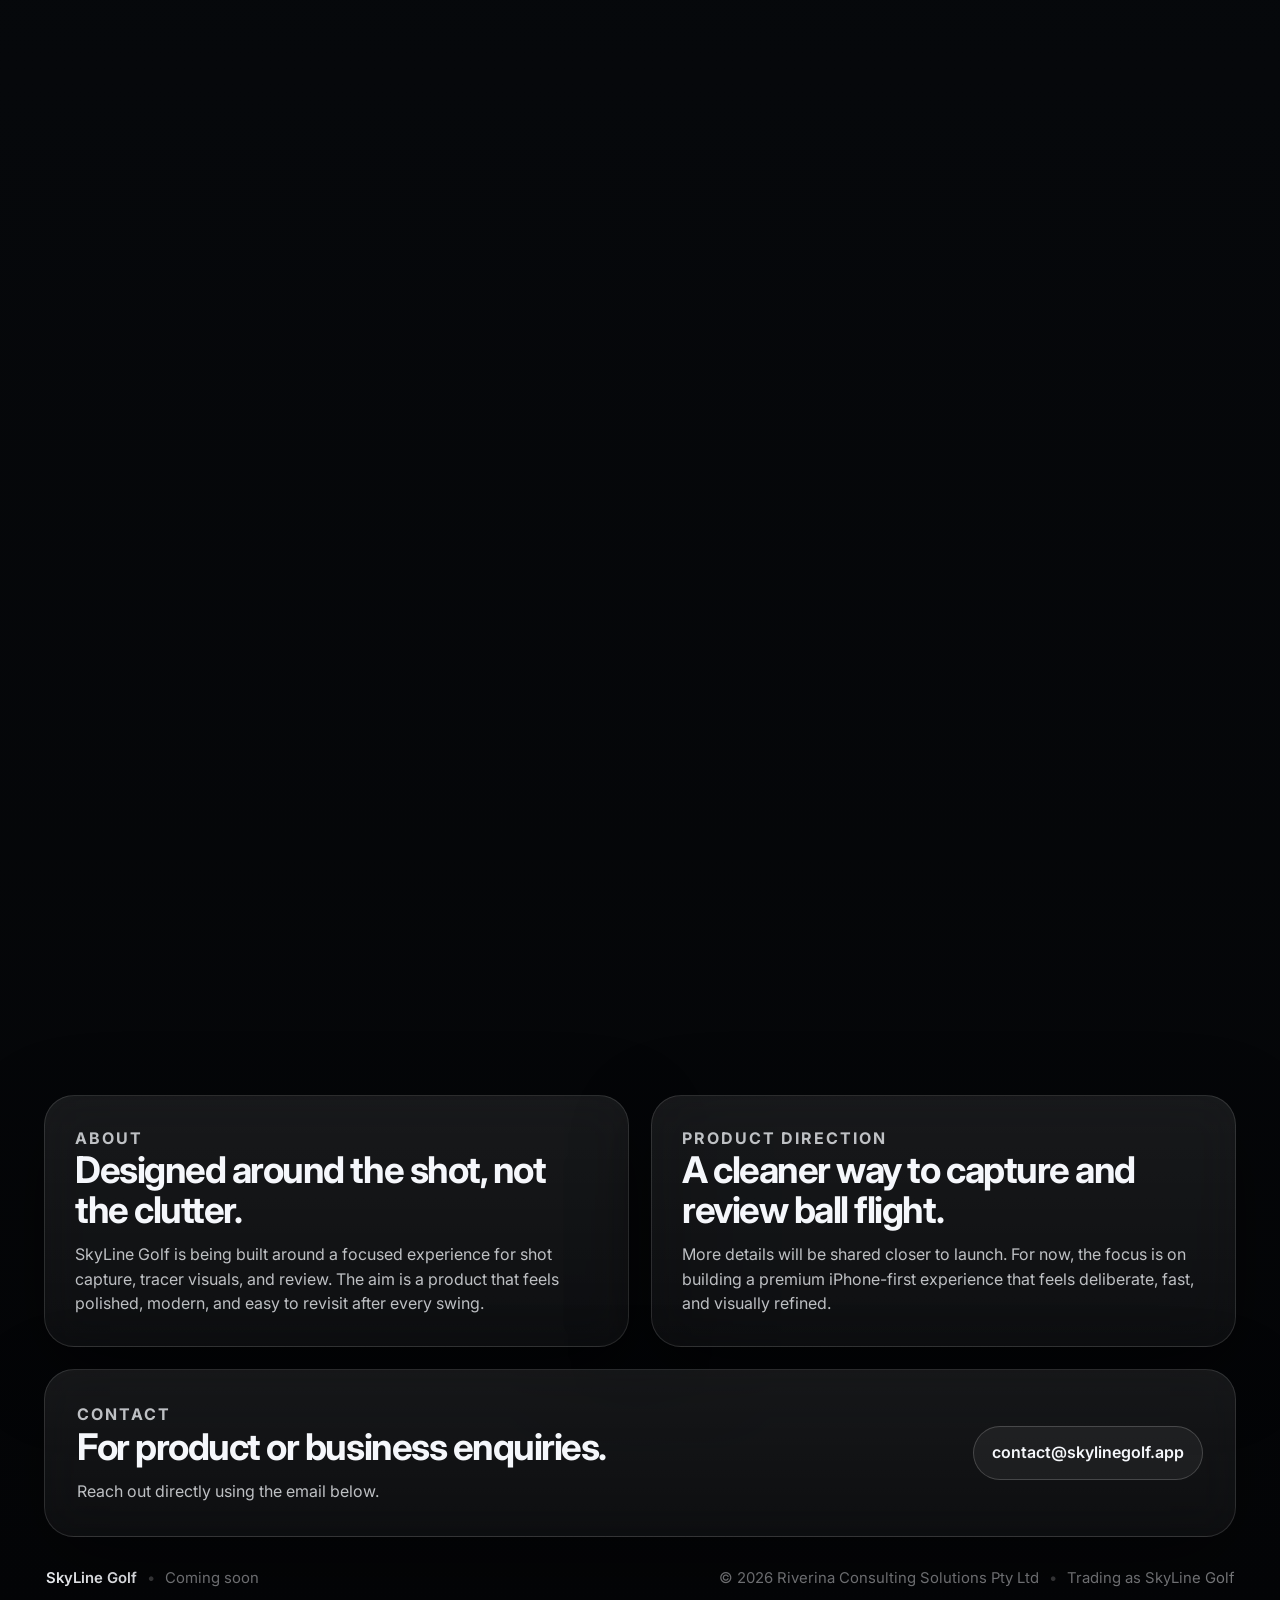
==== commit 1e120f3d: "Update index.html" ====
--- a/index.html
+++ b/index.html
@@ -46,13 +46,12 @@
     <header class="site-header">
       <div class="header-spacer" aria-hidden="true"></div>
 
-      <a class="brand brand-centered" href="/" aria-label="SkyLine Golf home">
+      <a class="brand brand-wordmark brand-centered" href="/" aria-label="SkyLine Golf home">
         <img
-          src="assets/logo-mark.png"
-          alt="SkyLine Golf logo"
-          class="brand-logo"
+          src="assets/wordmark-header.svg"
+          alt="SkyLine Golf"
+          class="brand-wordmark-image"
         />
-        <span class="brand-text">SkyLine Golf</span>
       </a>
 
       <nav class="site-nav" aria-label="Primary navigation">
--- a/style.css
+++ b/style.css
@@ -19,10 +19,10 @@
   --phone-max-width: 430px;
 
   /* Tune these if your screen content sits slightly wrong inside the frame. */
-  --screen-inset-top: 3.1%;
-  --screen-inset-right: 5.55%;
-  --screen-inset-bottom: 3.25%;
-  --screen-inset-left: 5.55%;
+  --screen-inset-top: 2.2%;
+  --screen-inset-right: 5.35%;
+  --screen-inset-bottom: 2.35%;
+  --screen-inset-left: 5.35%;
 }
 
 *,
@@ -189,7 +189,7 @@
 
 .eyebrow,
 .section-label,
-.hero-side-label {
+.hero-message-kicker {
   margin: 0 0 12px;
   color: var(--accent);
   font-size: 0.84rem;
@@ -233,25 +233,58 @@
   position: relative;
   min-height: 72vh;
   display: grid;
-  grid-template-columns: minmax(240px, 340px) minmax(0, 1fr);
-  align-items: center;
-  gap: 42px;
+  grid-template-columns: minmax(280px, 460px) minmax(0, 1fr);
+  align-items: center;
+  gap: 48px;
 }
 
 .hero-copy-side {
   align-self: center;
-  max-width: 280px;
-  opacity: 0.9;
-}
-
-.hero-side-label {
-  margin-bottom: 10px;
-}
-
-.hero-side-copy {
+  min-height: 360px;
+  display: flex;
+  align-items: center;
+}
+
+.hero-copy-stack {
+  position: relative;
+  width: 100%;
+  min-height: 320px;
+}
+
+.hero-message {
+  position: absolute;
+  inset: 0;
+  display: flex;
+  flex-direction: column;
+  justify-content: center;
+  gap: 0;
+  opacity: 0;
+  transform: translateY(40px);
+  transition:
+    opacity 0.45s ease,
+    transform 0.45s ease;
+  pointer-events: none;
+}
+
+.hero-message.is-active {
+  opacity: 1;
+  transform: translateY(0);
+}
+
+.hero-message-title {
+  margin: 0 0 14px;
+  font-size: clamp(2rem, 4vw, 3.6rem);
+  line-height: 0.98;
+  letter-spacing: -0.05em;
+  font-weight: 800;
+  max-width: 12ch;
+}
+
+.hero-message-body {
   margin: 0;
   color: var(--text-secondary);
-  font-size: 1rem;
+  font-size: 1.06rem;
+  max-width: 30ch;
 }
 
 .hero-phone-wrap {
@@ -550,7 +583,15 @@
   }
 
   .hero-copy-side {
-    max-width: 520px;
+    min-height: 280px;
+  }
+
+  .hero-copy-stack {
+    min-height: 260px;
+  }
+
+  .hero-message-title {
+    max-width: 100%;
   }
 
   .hero-phone-wrap {
@@ -597,11 +638,23 @@
   }
 
   .scrub-section {
-    height: 210vh;
+    height: 240vh;
   }
 
   .hero-stage {
     min-height: 64vh;
+  }
+
+  .hero-copy-side {
+    min-height: 240px;
+  }
+
+  .hero-copy-stack {
+    min-height: 220px;
+  }
+
+  .hero-message-title {
+    font-size: clamp(1.9rem, 7vw, 3rem);
   }
 
   .hero-phone-wrap {
@@ -654,15 +707,24 @@
   }
 
   .scrub-section {
-    height: 190vh;
+    height: 220vh;
   }
 
   .hero-copy-side {
-    max-width: none;
-  }
-
-  .hero-side-copy {
-    font-size: 0.95rem;
+    min-height: 220px;
+  }
+
+  .hero-copy-stack {
+    min-height: 210px;
+  }
+
+  .hero-message-title {
+    font-size: clamp(1.7rem, 9vw, 2.4rem);
+  }
+
+  .hero-message-body {
+    font-size: 0.98rem;
+    max-width: 100%;
   }
 
   .hero-glow-primary {
@@ -697,4 +759,16 @@
   .scrub-progress {
     display: none;
   }
-}
+
+  .hero-message {
+    position: relative;
+    opacity: 1;
+    transform: none;
+    pointer-events: auto;
+    margin-bottom: 18px;
+  }
+
+  .hero-copy-stack {
+    min-height: unset;
+  }
+}
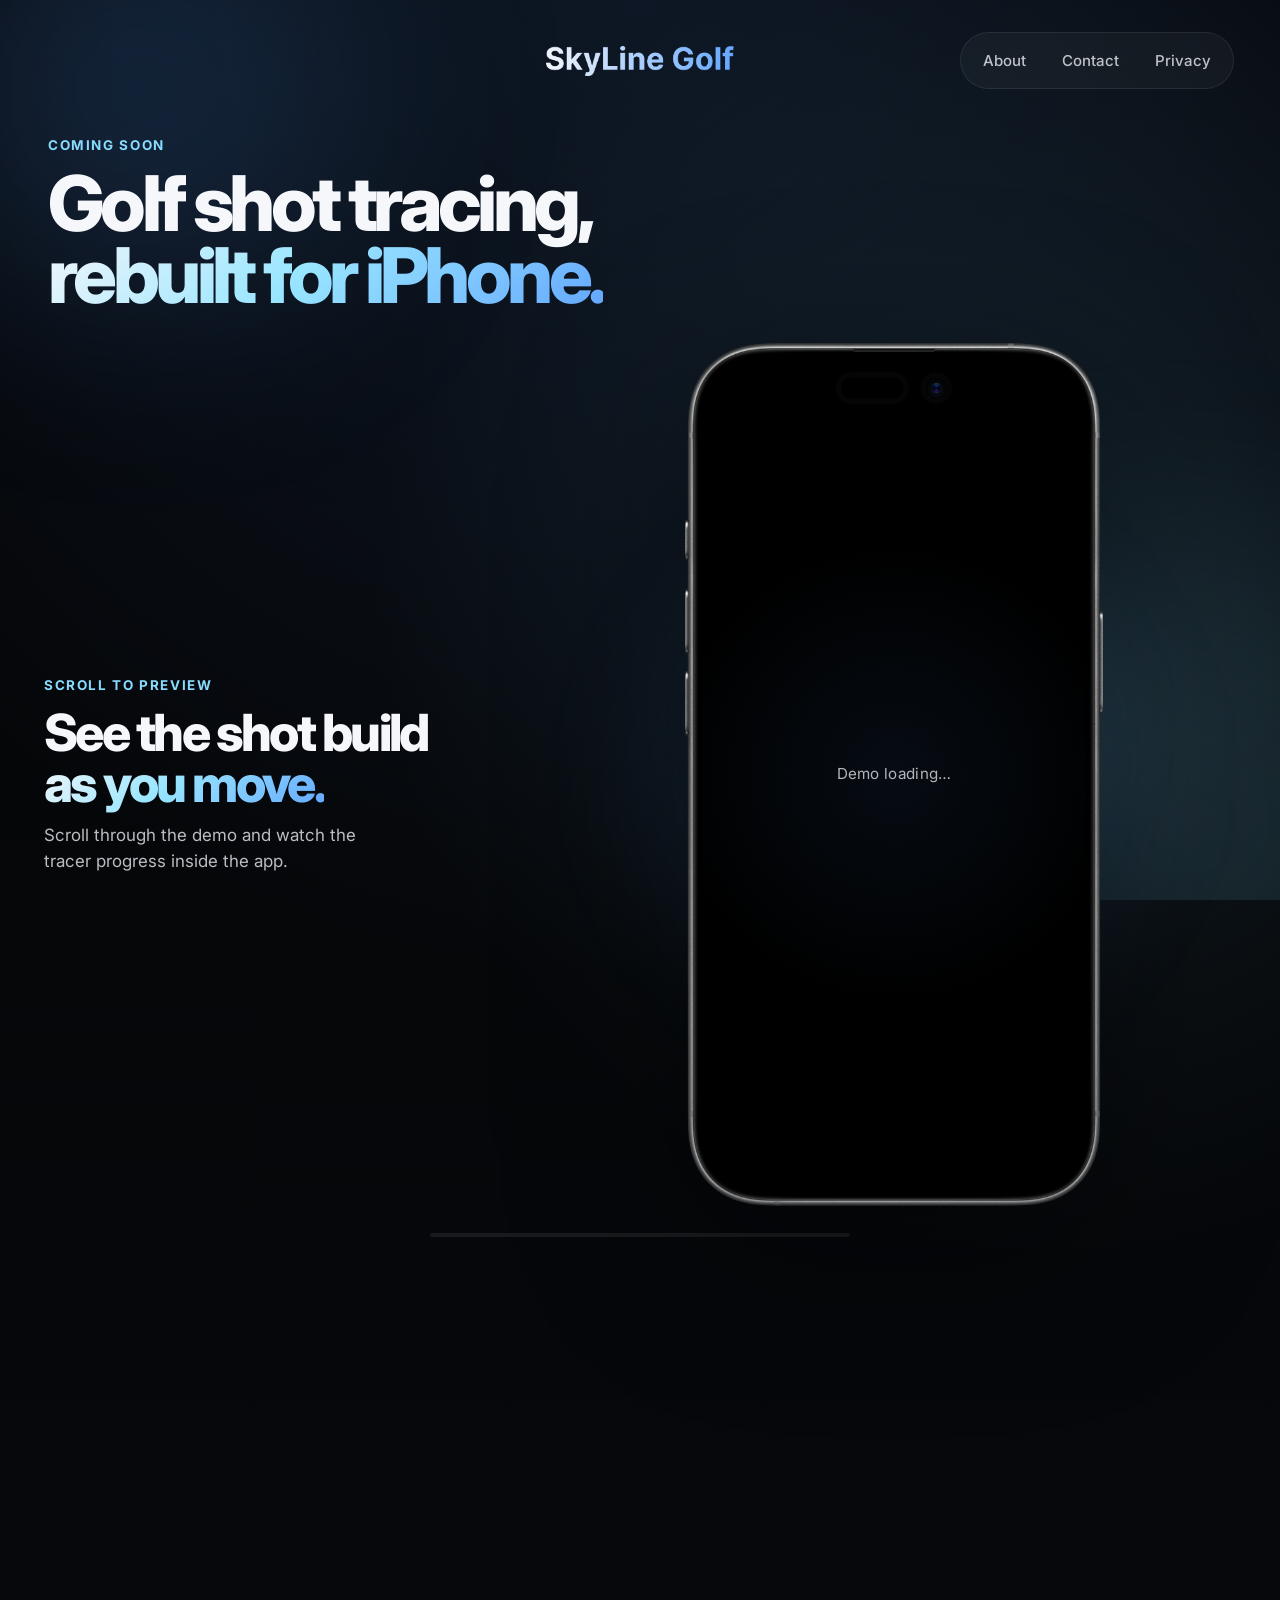
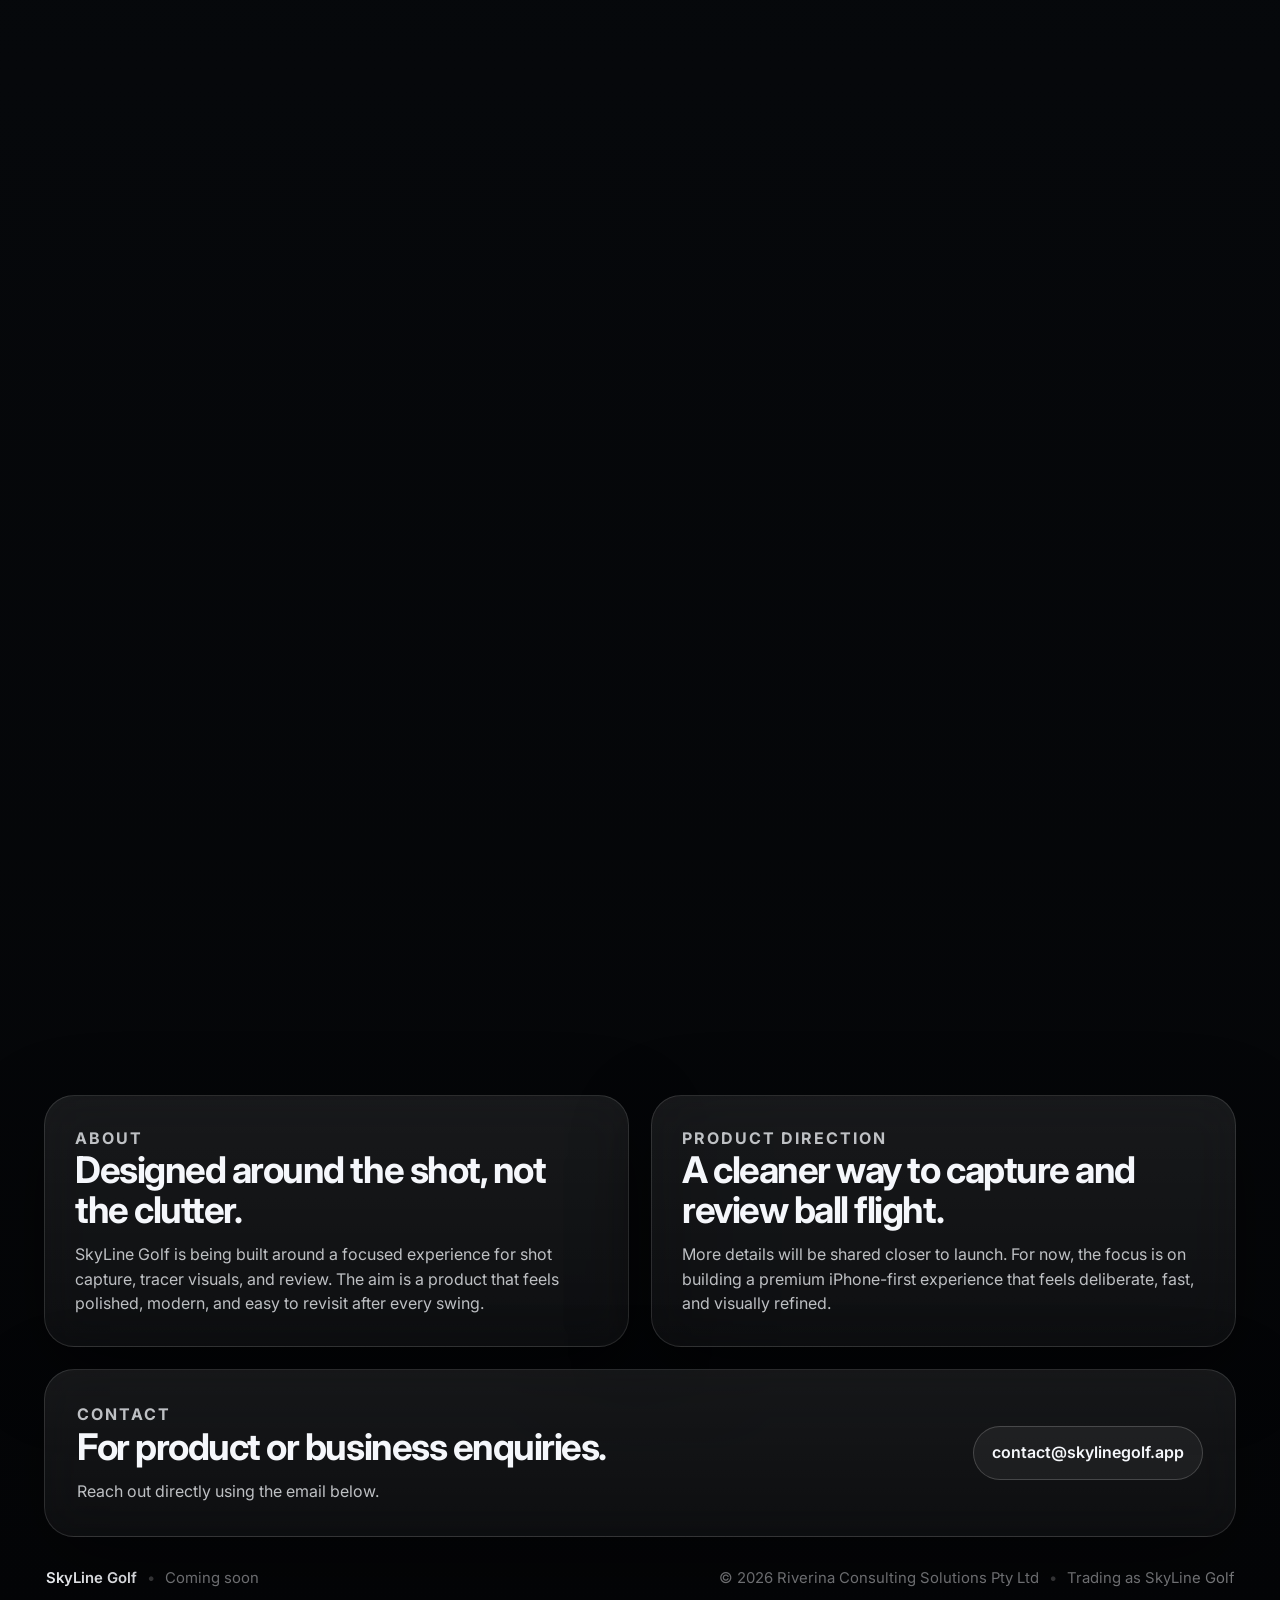
==== commit 0bf8a2d3: "Change logo image format from SVG to PNG" ====
--- a/index.html
+++ b/index.html
@@ -48,7 +48,7 @@
 
       <a class="brand brand-wordmark brand-centered" href="/" aria-label="SkyLine Golf home">
         <img
-          src="assets/wordmark-header.svg"
+          src="assets/wordmark-header.png"
           alt="SkyLine Golf"
           class="brand-wordmark-image"
         />
--- a/style.css
+++ b/style.css
@@ -125,7 +125,6 @@
 .brand {
   display: inline-flex;
   align-items: center;
-  gap: 10px;
   width: fit-content;
   flex: 0 0 auto;
 }
@@ -134,23 +133,16 @@
   justify-self: center;
 }
 
-.brand-logo {
+.brand-wordmark {
+  justify-content: center;
+}
+
+.brand-wordmark-image {
   display: block;
-  width: 22px;
-  height: 22px;
-  min-width: 22px;
-  min-height: 22px;
-  max-width: 22px;
-  max-height: 22px;
+  height: 30px;
+  width: auto;
+  max-width: 320px;
   object-fit: contain;
-  flex: 0 0 22px;
-}
-
-.brand-text {
-  font-size: 1rem;
-  font-weight: 700;
-  letter-spacing: -0.02em;
-  line-height: 1;
 }
 
 .site-nav {
@@ -628,6 +620,11 @@
     justify-self: center;
   }
 
+  .brand-wordmark-image {
+    height: 26px;
+    max-width: 260px;
+  }
+
   .site-nav {
     justify-self: center;
     width: auto;
@@ -692,6 +689,11 @@
   .hero-intro h1 {
     max-width: 100%;
     font-size: clamp(2.35rem, 12vw, 4rem);
+  }
+
+  .brand-wordmark-image {
+    height: 24px;
+    max-width: 220px;
   }
 
   .site-nav {
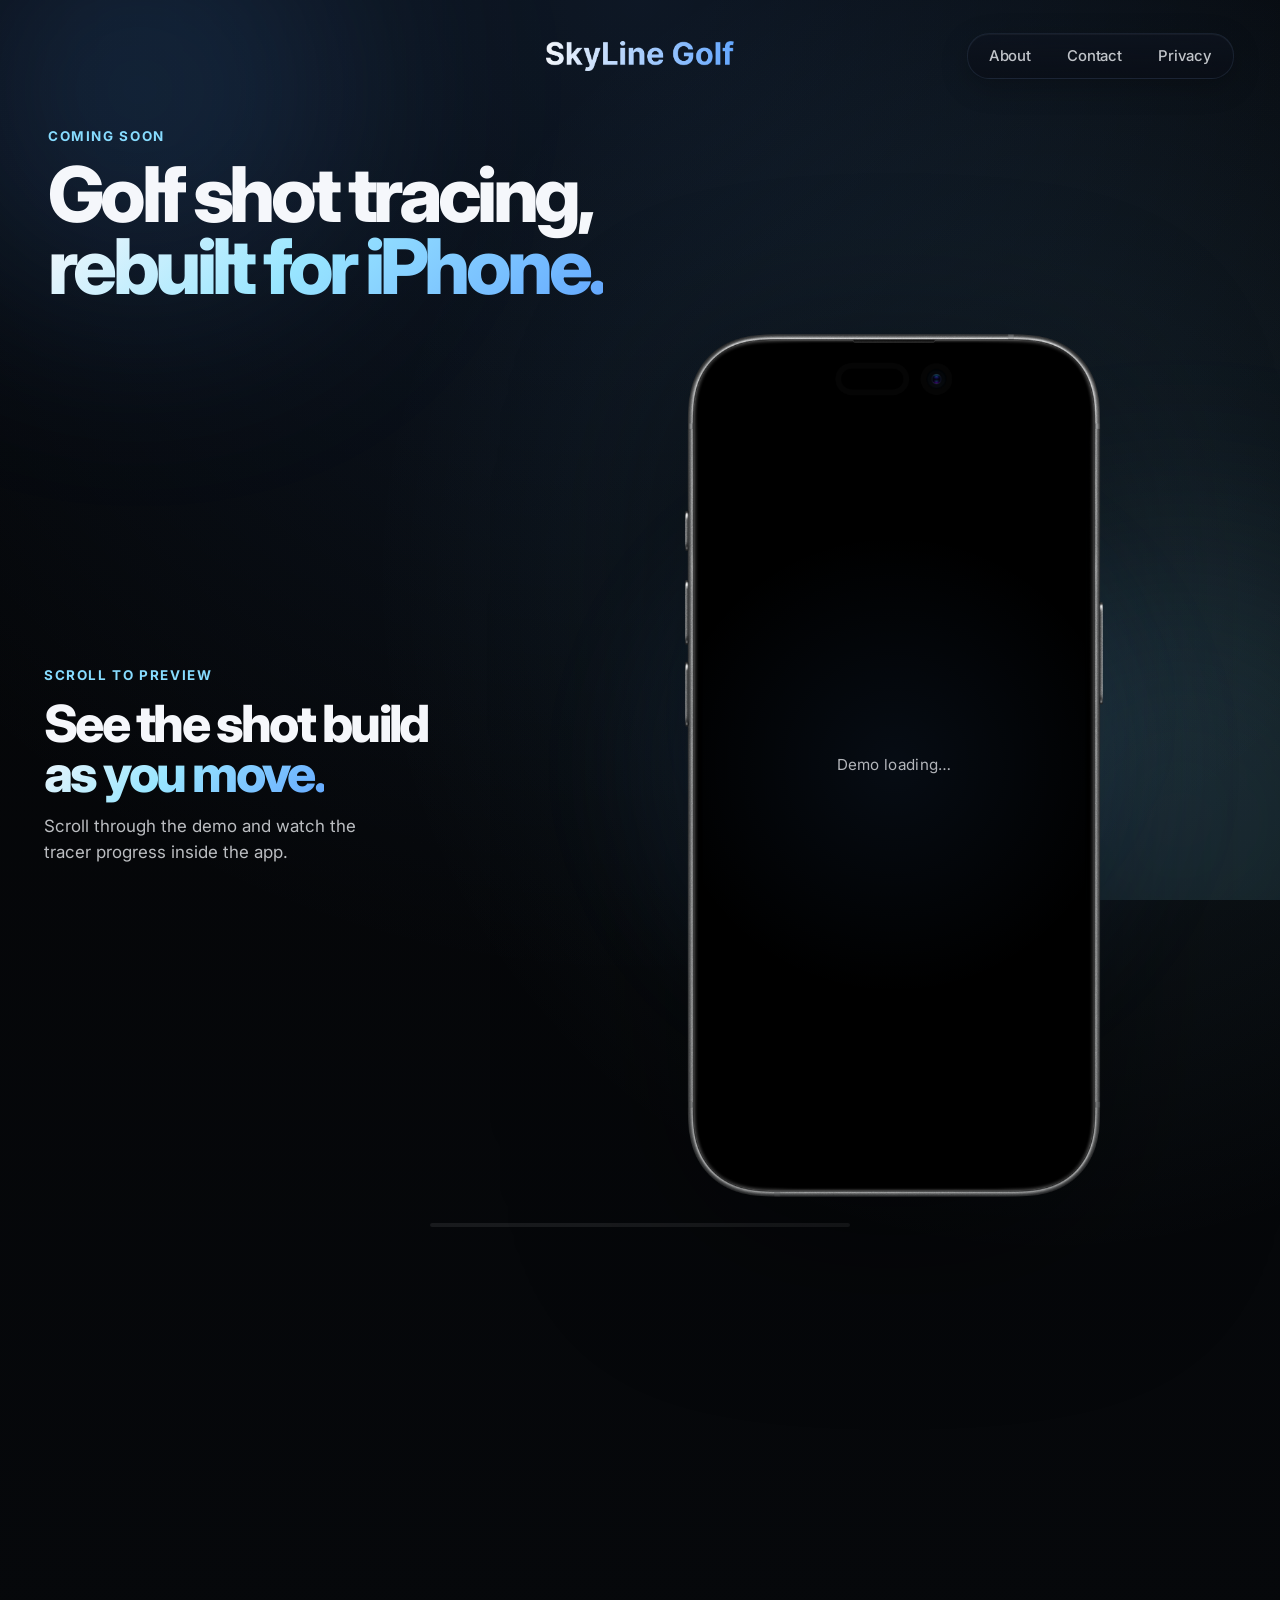
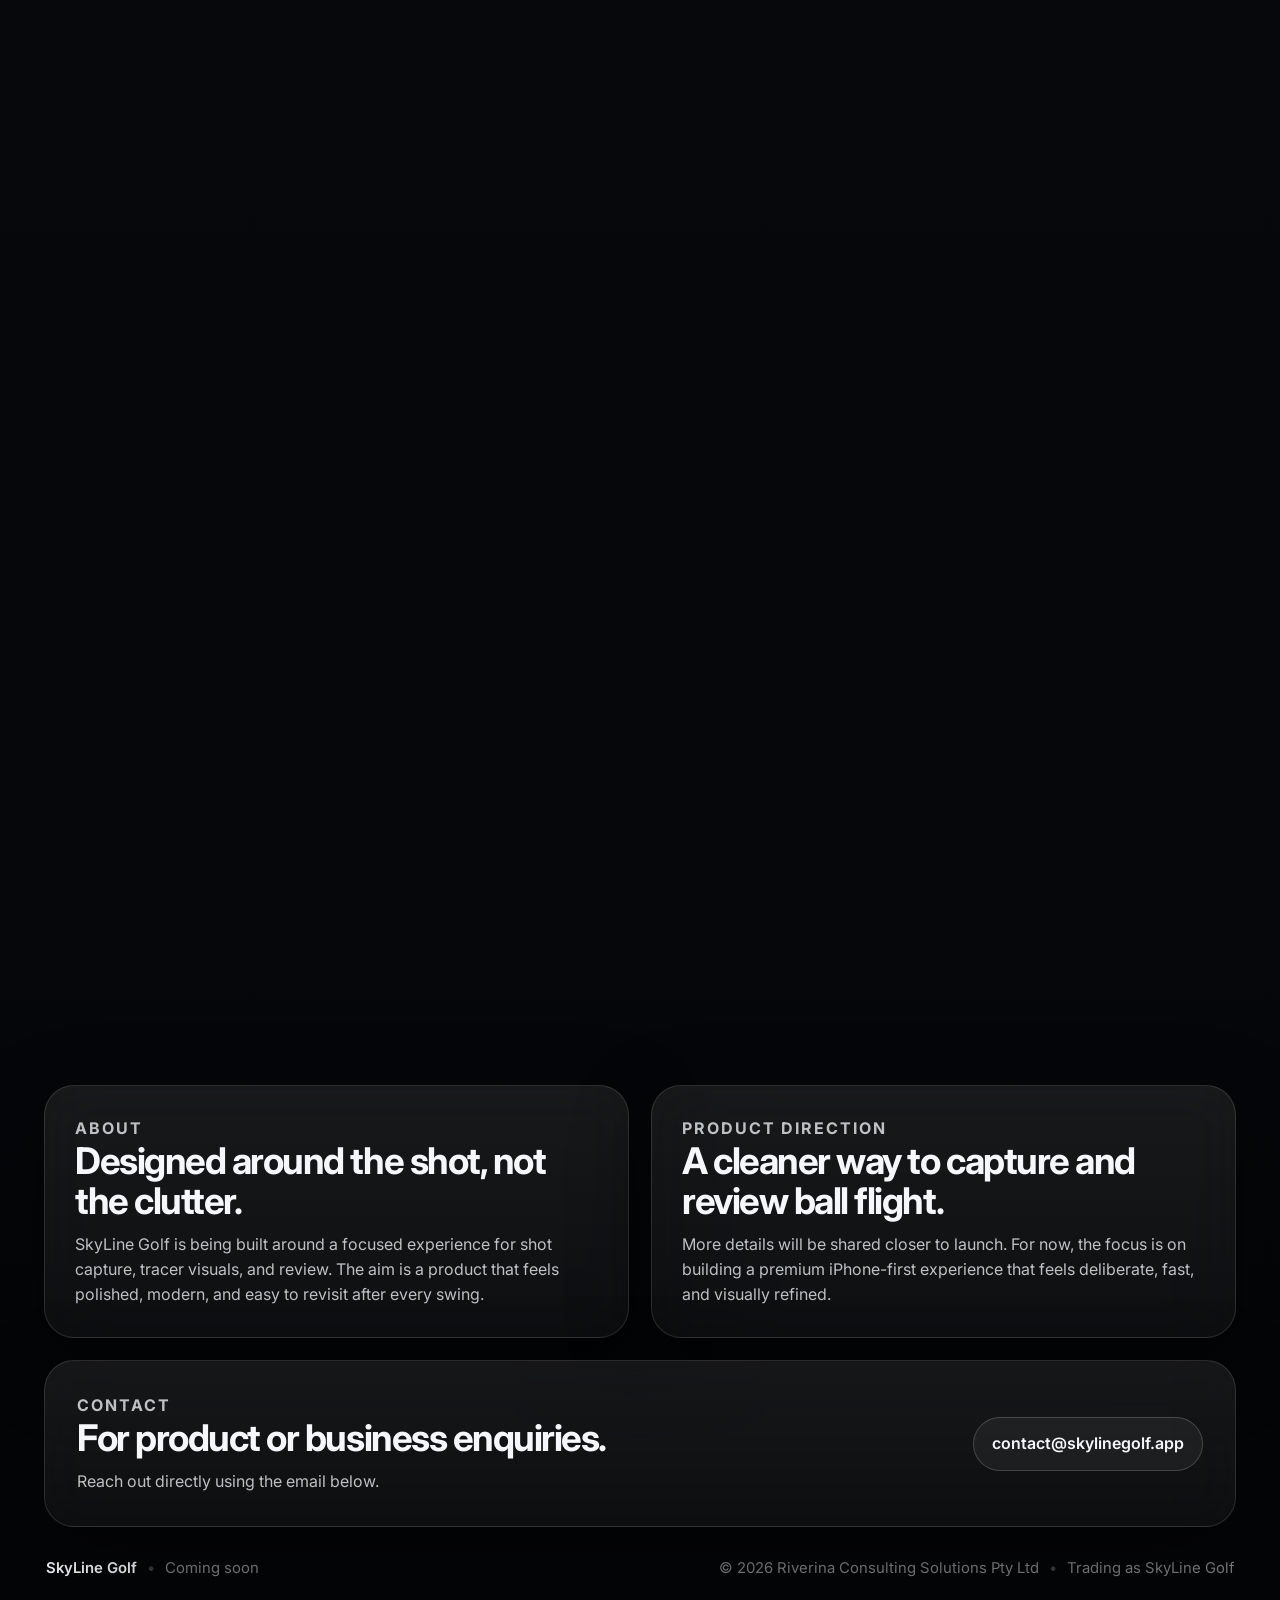
==== commit 18d64dc0: "Add MP4 source to video element in index.html" ====
--- a/index.html
+++ b/index.html
@@ -140,6 +140,7 @@
                     poster="assets/hero-poster.jpg"
                     aria-label="SkyLine Golf demo shot"
                   >
+                    <source src="assets/Hero-Shot.mp4" type="video/mp4" />
                     <source src="assets/Hero-Shot.mov" type="video/quicktime" />
                   </video>
 
--- a/style.css
+++ b/style.css
@@ -18,7 +18,6 @@
 
   --phone-max-width: 430px;
 
-  /* Tune these if your screen content sits slightly wrong inside the frame. */
   --screen-inset-top: 2.2%;
   --screen-inset-right: 5.35%;
   --screen-inset-bottom: 2.35%;
@@ -149,28 +148,47 @@
   justify-self: end;
   display: inline-flex;
   align-items: center;
-  gap: 8px;
-  padding: 8px;
-  border-radius: 999px;
-  background: rgba(255, 255, 255, 0.04);
-  border: 1px solid rgba(255, 255, 255, 0.08);
-  backdrop-filter: var(--glass-blur);
-  -webkit-backdrop-filter: var(--glass-blur);
+  gap: 4px;
+  padding: 5px;
+  border-radius: 22px;
+  background:
+    linear-gradient(180deg, rgba(13, 19, 30, 0.78) 0%, rgba(9, 13, 22, 0.68) 100%);
+  border: 1px solid rgba(154, 192, 255, 0.10);
+  box-shadow:
+    inset 0 1px 0 rgba(255, 255, 255, 0.04),
+    0 8px 28px rgba(0, 0, 0, 0.22);
+  backdrop-filter: blur(18px);
+  -webkit-backdrop-filter: blur(18px);
 }
 
 .site-nav a {
-  padding: 8px 14px;
-  border-radius: 999px;
-  color: var(--text-secondary);
-  font-size: 0.94rem;
+  position: relative;
+  padding: 10px 16px;
+  border-radius: 16px;
+  color: rgba(245, 247, 251, 0.78);
+  font-size: 0.93rem;
   font-weight: 500;
-  transition: background-color 0.18s ease, color 0.18s ease;
+  line-height: 1;
+  letter-spacing: -0.01em;
+  transition:
+    background-color 0.18s ease,
+    color 0.18s ease,
+    box-shadow 0.18s ease,
+    transform 0.18s ease;
 }
 
 .site-nav a:hover,
 .site-nav a:focus-visible {
-  background: rgba(255, 255, 255, 0.08);
   color: var(--text);
+  background: linear-gradient(
+    180deg,
+    rgba(255, 255, 255, 0.09) 0%,
+    rgba(255, 255, 255, 0.045) 100%
+  );
+  box-shadow:
+    inset 0 1px 0 rgba(255, 255, 255, 0.06),
+    0 0 0 1px rgba(135, 220, 255, 0.06);
+  transform: translateY(-0.5px);
   outline: none;
 }
 
@@ -572,14 +590,15 @@
   .hero-stage {
     grid-template-columns: 1fr;
     gap: 22px;
+    align-content: start;
   }
 
   .hero-copy-side {
-    min-height: 280px;
+    min-height: 240px;
   }
 
   .hero-copy-stack {
-    min-height: 260px;
+    min-height: 240px;
   }
 
   .hero-message-title {
@@ -587,7 +606,22 @@
   }
 
   .hero-phone-wrap {
-    min-height: 58vh;
+    min-height: auto;
+  }
+
+  .phone-composite {
+    width: min(100%, 360px);
+  }
+
+  .scrub-section {
+    height: 245vh;
+  }
+
+  .scrub-sticky {
+    height: 100svh;
+    justify-content: flex-start;
+    padding-top: 18px;
+    padding-bottom: 18px;
   }
 
   .contact-panel {
@@ -628,6 +662,14 @@
   .site-nav {
     justify-self: center;
     width: auto;
+    gap: 3px;
+    padding: 4px;
+    border-radius: 20px;
+  }
+
+  .site-nav a {
+    padding: 9px 14px;
+    border-radius: 14px;
   }
 
   .hero-intro {
@@ -635,37 +677,66 @@
   }
 
   .scrub-section {
-    height: 240vh;
+    height: 255vh;
+  }
+
+  .scrub-sticky {
+    height: 100svh;
+    justify-content: flex-start;
+    padding-top: 8px;
+    padding-bottom: 12px;
   }
 
   .hero-stage {
-    min-height: 64vh;
+    min-height: auto;
+    grid-template-columns: 1fr;
+    gap: 18px;
+    align-content: start;
   }
 
   .hero-copy-side {
-    min-height: 240px;
+    min-height: 190px;
+    align-items: flex-start;
   }
 
   .hero-copy-stack {
-    min-height: 220px;
+    min-height: 190px;
   }
 
   .hero-message-title {
     font-size: clamp(1.9rem, 7vw, 3rem);
+    max-width: 100%;
+  }
+
+  .hero-message-body {
+    max-width: 100%;
   }
 
   .hero-phone-wrap {
-    min-height: 52vh;
+    min-height: auto;
+    align-items: flex-start;
+  }
+
+  .phone-composite {
+    width: min(100%, 310px);
+  }
+
+  .phone-screen-window {
+    border-radius: 48px;
   }
 
   .hero-glow-primary {
-    width: 460px;
-    height: 460px;
+    width: 360px;
+    height: 360px;
   }
 
   .hero-glow-secondary {
-    width: 320px;
-    height: 320px;
+    width: 260px;
+    height: 260px;
+  }
+
+  .scrub-progress {
+    margin-top: 12px;
   }
 
   .content-grid {
@@ -697,46 +768,69 @@
   }
 
   .site-nav {
-    gap: 6px;
-    padding: 6px;
+    gap: 4px;
+    padding: 5px;
     flex-wrap: wrap;
     justify-content: center;
   }
 
   .site-nav a {
-    padding: 8px 10px;
-    font-size: 0.88rem;
+    padding: 8px 12px;
+    font-size: 0.87rem;
   }
 
   .scrub-section {
-    height: 220vh;
+    height: 235vh;
+  }
+
+  .scrub-sticky {
+    height: 100svh;
+    justify-content: flex-start;
+    padding-top: 4px;
+    padding-bottom: 10px;
+  }
+
+  .hero-stage {
+    gap: 16px;
   }
 
   .hero-copy-side {
-    min-height: 220px;
+    min-height: 170px;
   }
 
   .hero-copy-stack {
-    min-height: 210px;
+    min-height: 170px;
   }
 
   .hero-message-title {
-    font-size: clamp(1.7rem, 9vw, 2.4rem);
+    font-size: clamp(1.65rem, 9vw, 2.35rem);
   }
 
   .hero-message-body {
-    font-size: 0.98rem;
+    font-size: 0.96rem;
     max-width: 100%;
   }
 
+  .hero-phone-wrap {
+    min-height: auto;
+  }
+
+  .phone-composite {
+    width: min(100%, 270px);
+  }
+
+  .phone-screen-window {
+    border-radius: 42px;
+  }
+
   .hero-glow-primary {
-    width: 320px;
-    height: 320px;
+    width: 300px;
+    height: 300px;
   }
 
   .hero-glow-secondary {
-    width: 220px;
-    height: 220px;
+    width: 210px;
+    height: 210px;
   }
 
   .contact-email {
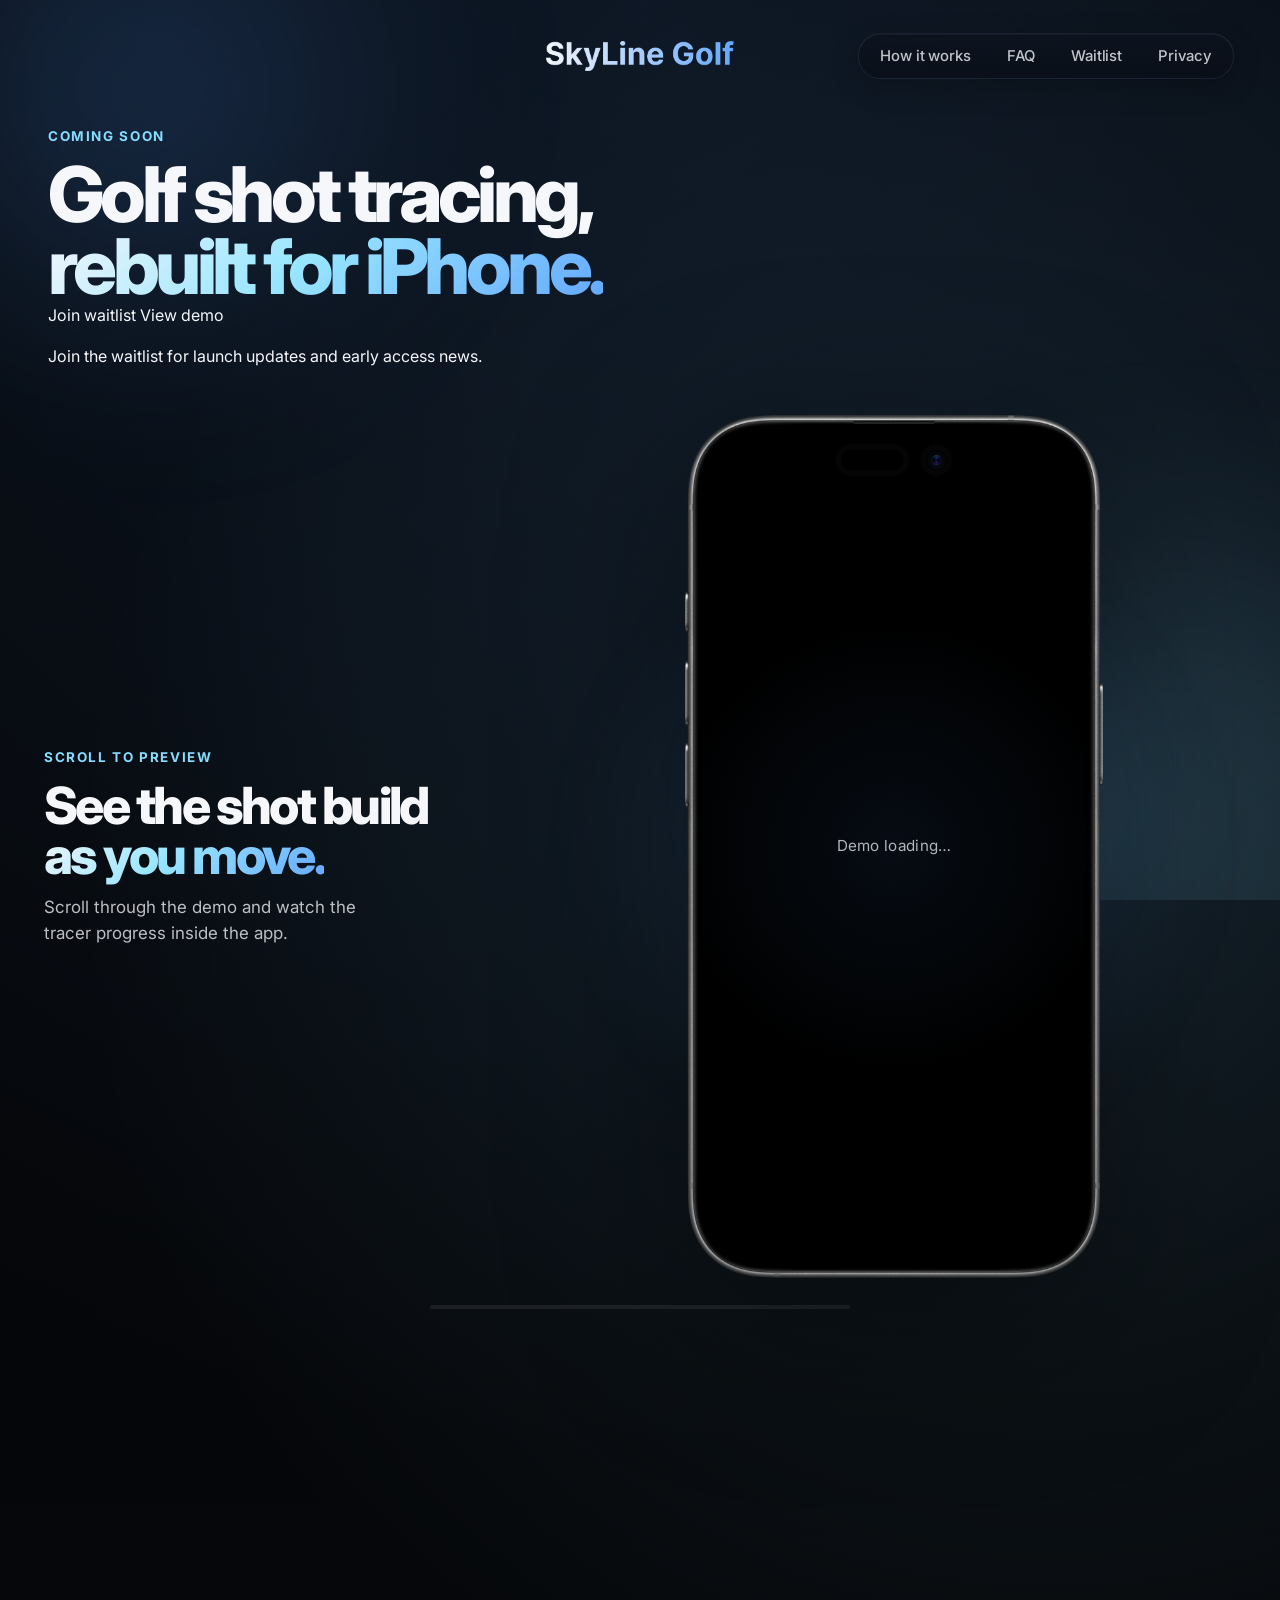
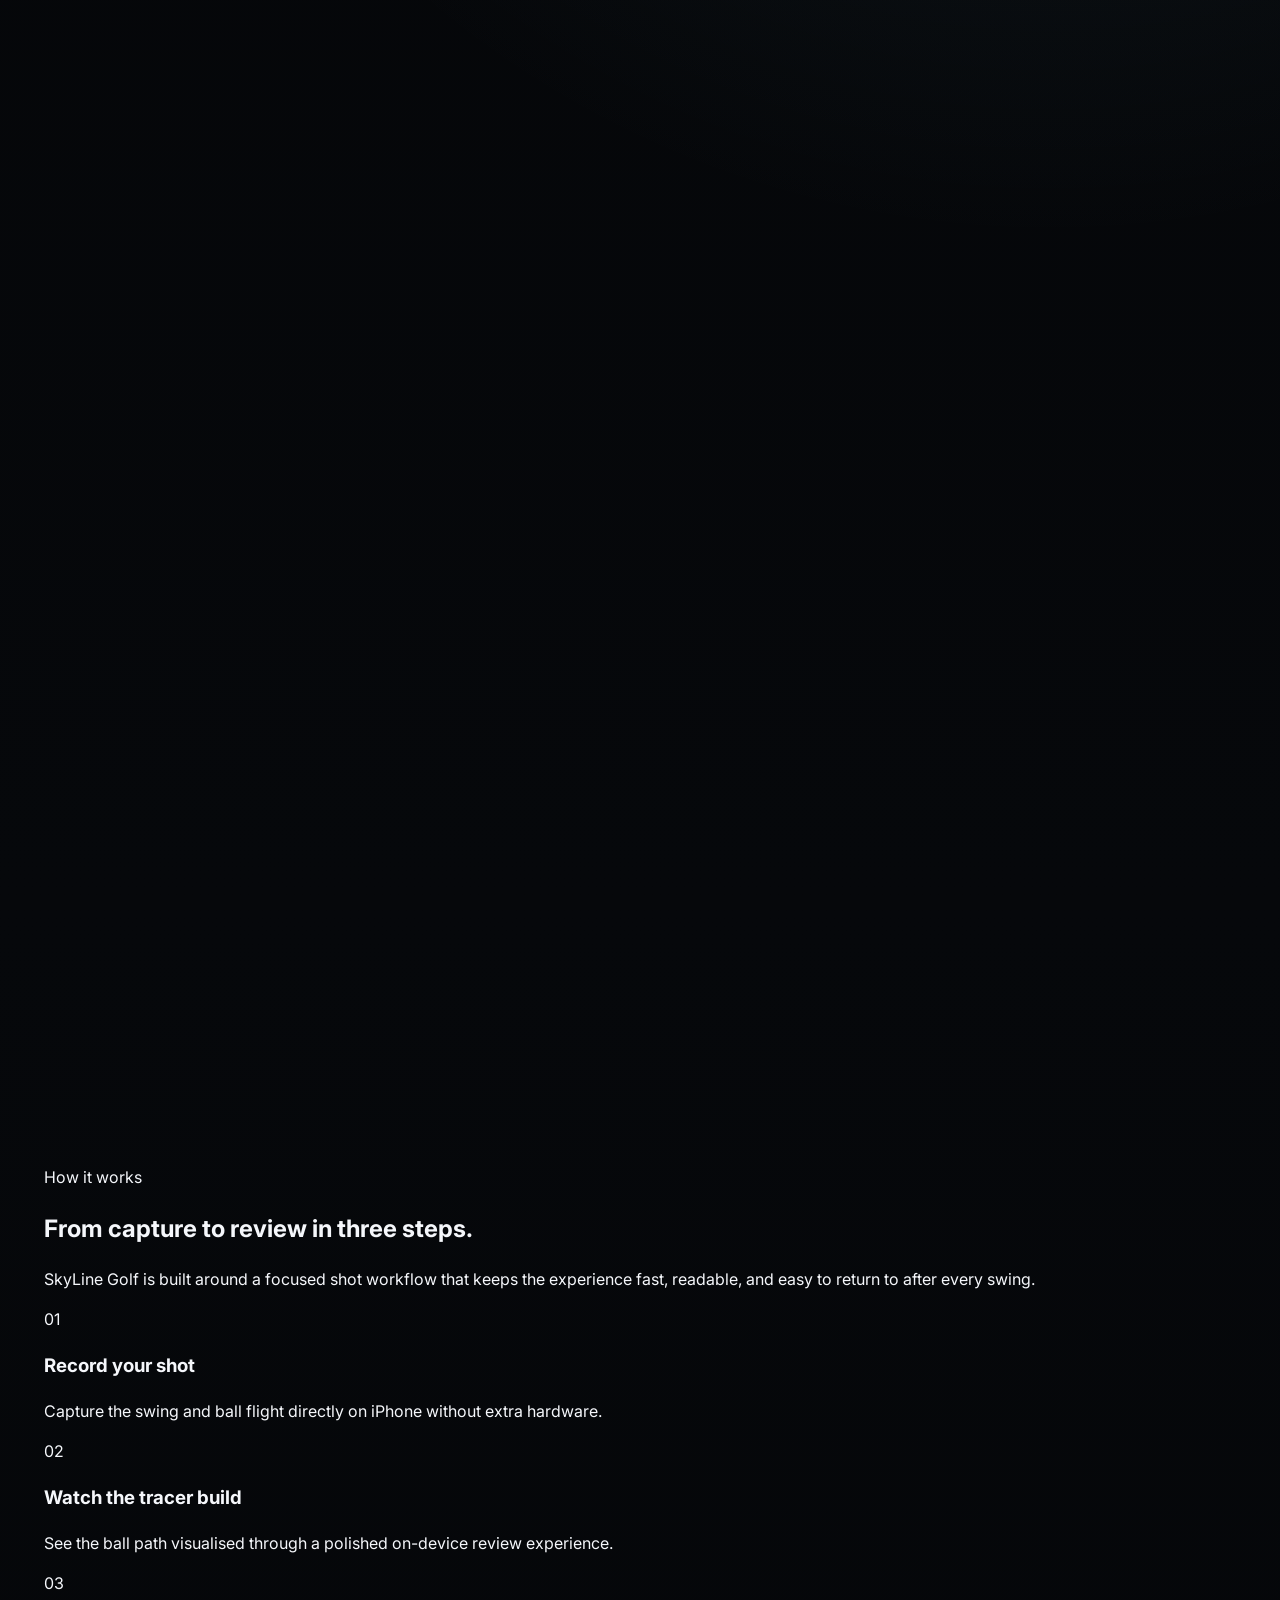
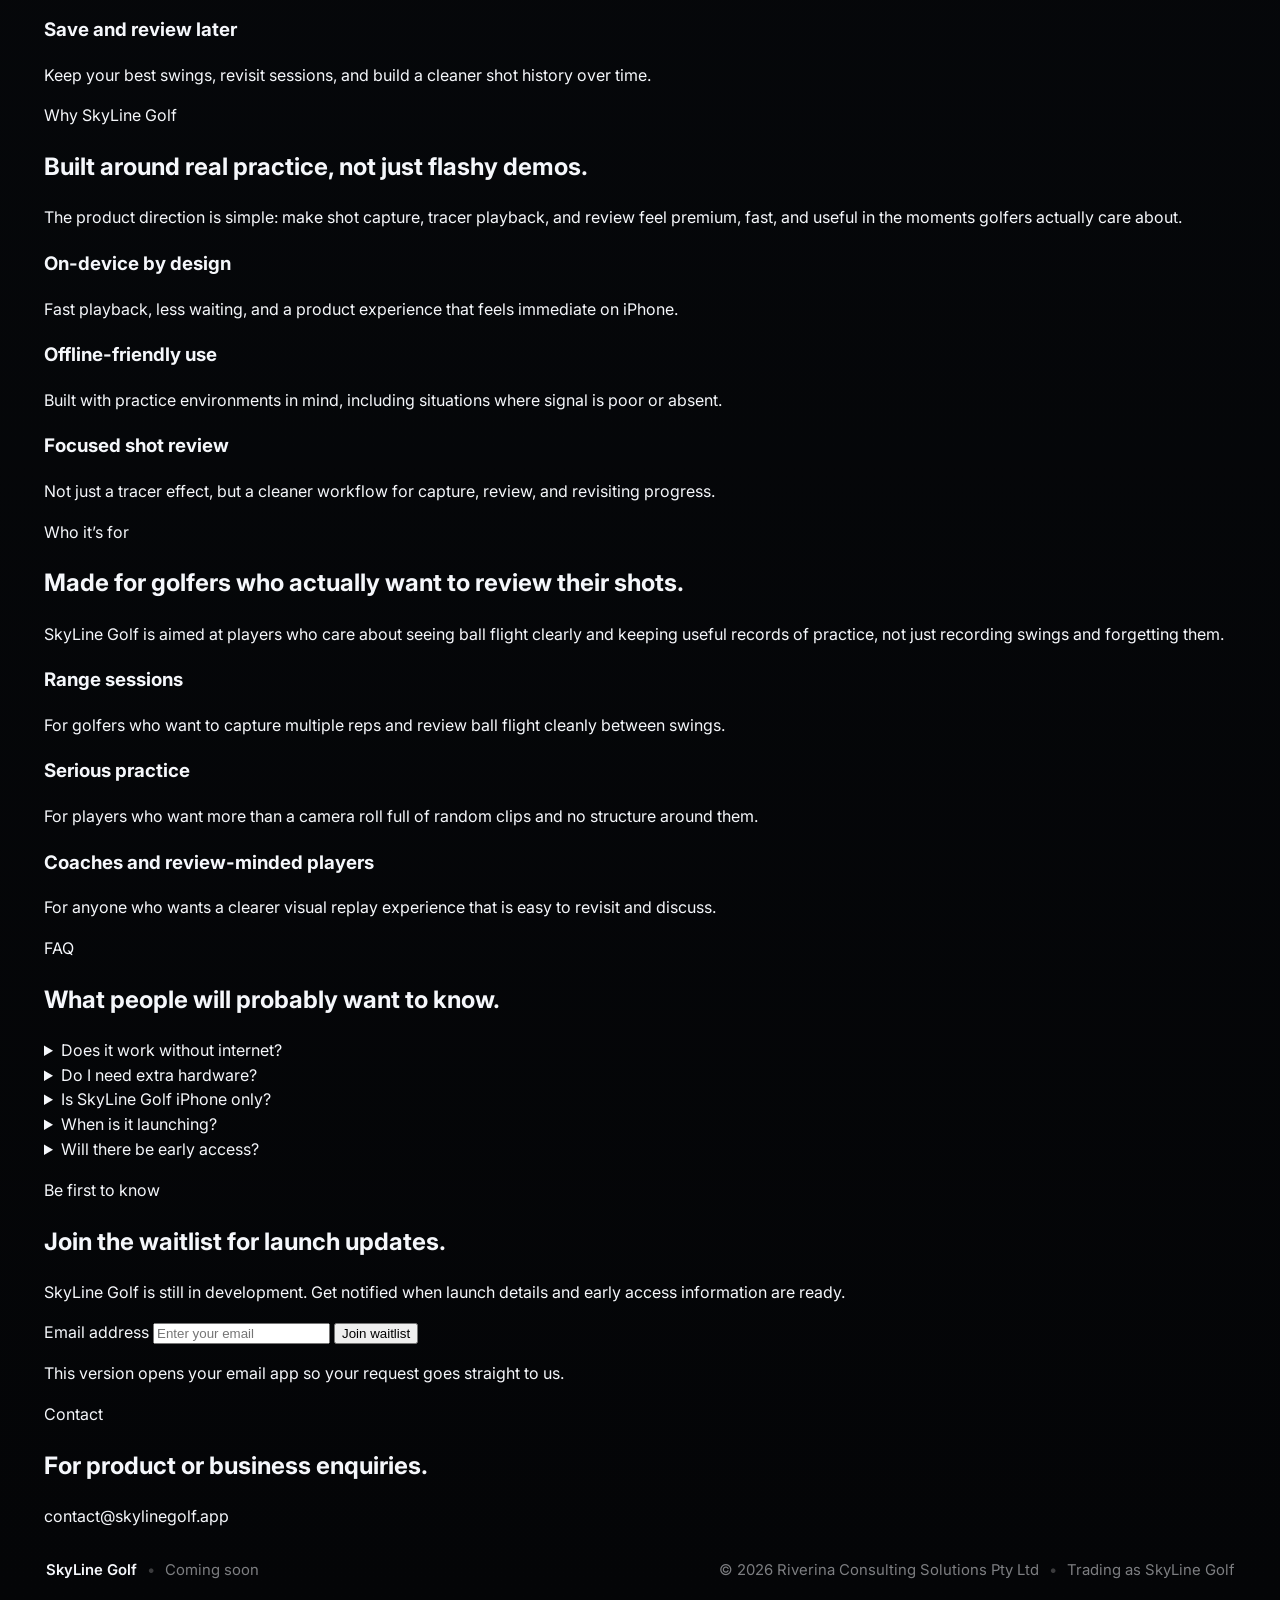
==== commit 317434af: "Update index.html" ====
--- a/index.html
+++ b/index.html
@@ -55,8 +55,9 @@
       </a>
 
       <nav class="site-nav" aria-label="Primary navigation">
-        <a href="#about">About</a>
-        <a href="#contact">Contact</a>
+        <a href="#how-it-works">How it works</a>
+        <a href="#faq">FAQ</a>
+        <a href="#waitlist">Waitlist</a>
         <a href="privacy.html">Privacy</a>
       </nav>
     </header>
@@ -68,6 +69,15 @@
           Golf shot tracing,
           <span class="gradient-text">rebuilt for iPhone.</span>
         </h1>
+
+        <div class="hero-actions">
+          <a class="button-primary" href="#waitlist">Join waitlist</a>
+          <a class="button-secondary" href="#scrub-section">View demo</a>
+        </div>
+
+        <p class="hero-helper">
+          Join the waitlist for launch updates and early access news.
+        </p>
       </section>
 
       <section
@@ -167,40 +177,190 @@
         </div>
       </section>
 
-      <section id="about" class="content-grid">
-        <article class="glass-panel info-card">
-          <p class="section-label">About</p>
-          <h2>Designed around the shot, not the clutter.</h2>
+      <section class="section-block" id="how-it-works">
+        <div class="section-header">
+          <p class="section-kicker">How it works</p>
+          <h2>From capture to review in three steps.</h2>
           <p>
-            SkyLine Golf is being built around a focused experience for shot
-            capture, tracer visuals, and review. The aim is a product that
-            feels polished, modern, and easy to revisit after every swing.
+            SkyLine Golf is built around a focused shot workflow that keeps the experience fast,
+            readable, and easy to return to after every swing.
           </p>
-        </article>
-
-        <article class="glass-panel info-card">
-          <p class="section-label">Product direction</p>
-          <h2>A cleaner way to capture and review ball flight.</h2>
+        </div>
+
+        <div class="how-grid">
+          <article class="how-step">
+            <span class="step-number">01</span>
+            <h3>Record your shot</h3>
+            <p>Capture the swing and ball flight directly on iPhone without extra hardware.</p>
+          </article>
+
+          <article class="how-step">
+            <span class="step-number">02</span>
+            <h3>Watch the tracer build</h3>
+            <p>See the ball path visualised through a polished on-device review experience.</p>
+          </article>
+
+          <article class="how-step">
+            <span class="step-number">03</span>
+            <h3>Save and review later</h3>
+            <p>Keep your best swings, revisit sessions, and build a cleaner shot history over time.</p>
+          </article>
+        </div>
+      </section>
+
+      <section class="section-block" id="why-skyline">
+        <div class="section-header">
+          <p class="section-kicker">Why SkyLine Golf</p>
+          <h2>Built around real practice, not just flashy demos.</h2>
           <p>
-            More details will be shared closer to launch. For now, the focus is
-            on building a premium iPhone-first experience that feels deliberate,
-            fast, and visually refined.
+            The product direction is simple: make shot capture, tracer playback, and review feel
+            premium, fast, and useful in the moments golfers actually care about.
           </p>
-        </article>
-      </section>
-
-      <section id="contact" class="glass-panel contact-panel">
-        <div class="contact-copy-block">
-          <p class="section-label">Contact</p>
+        </div>
+
+        <div class="feature-grid">
+          <article class="feature-item">
+            <h3>On-device by design</h3>
+            <p>Fast playback, less waiting, and a product experience that feels immediate on iPhone.</p>
+          </article>
+
+          <article class="feature-item">
+            <h3>Offline-friendly use</h3>
+            <p>Built with practice environments in mind, including situations where signal is poor or absent.</p>
+          </article>
+
+          <article class="feature-item">
+            <h3>Focused shot review</h3>
+            <p>Not just a tracer effect, but a cleaner workflow for capture, review, and revisiting progress.</p>
+          </article>
+        </div>
+      </section>
+
+      <section class="section-block" id="who-its-for">
+        <div class="section-header">
+          <p class="section-kicker">Who it’s for</p>
+          <h2>Made for golfers who actually want to review their shots.</h2>
+          <p>
+            SkyLine Golf is aimed at players who care about seeing ball flight clearly and keeping
+            useful records of practice, not just recording swings and forgetting them.
+          </p>
+        </div>
+
+        <div class="audience-grid">
+          <article class="audience-item">
+            <h3>Range sessions</h3>
+            <p>For golfers who want to capture multiple reps and review ball flight cleanly between swings.</p>
+          </article>
+
+          <article class="audience-item">
+            <h3>Serious practice</h3>
+            <p>For players who want more than a camera roll full of random clips and no structure around them.</p>
+          </article>
+
+          <article class="audience-item">
+            <h3>Coaches and review-minded players</h3>
+            <p>For anyone who wants a clearer visual replay experience that is easy to revisit and discuss.</p>
+          </article>
+        </div>
+      </section>
+
+      <section class="section-block faq-section" id="faq">
+        <div class="section-header">
+          <p class="section-kicker">FAQ</p>
+          <h2>What people will probably want to know.</h2>
+        </div>
+
+        <div class="faq-list">
+          <details class="faq-item">
+            <summary>Does it work without internet?</summary>
+            <div class="faq-answer">
+              <p>
+                The product direction is offline-friendly, with the core capture and review experience
+                designed around on-device use.
+              </p>
+            </div>
+          </details>
+
+          <details class="faq-item">
+            <summary>Do I need extra hardware?</summary>
+            <div class="faq-answer">
+              <p>
+                No external launch monitor or extra camera hardware is required for the core experience
+                shown on this site.
+              </p>
+            </div>
+          </details>
+
+          <details class="faq-item">
+            <summary>Is SkyLine Golf iPhone only?</summary>
+            <div class="faq-answer">
+              <p>
+                Yes. The current product direction is iPhone-first and built specifically around that experience.
+              </p>
+            </div>
+          </details>
+
+          <details class="faq-item">
+            <summary>When is it launching?</summary>
+            <div class="faq-answer">
+              <p>
+                There is no public launch date yet. Join the waitlist to get notified when launch updates are ready.
+              </p>
+            </div>
+          </details>
+
+          <details class="faq-item">
+            <summary>Will there be early access?</summary>
+            <div class="faq-answer">
+              <p>
+                Potentially. The waitlist is the best place to hear about launch news and any early-access updates.
+              </p>
+            </div>
+          </details>
+        </div>
+      </section>
+
+      <section class="waitlist-section" id="waitlist">
+        <div class="waitlist-shell">
+          <div class="waitlist-copy">
+            <p class="section-kicker">Be first to know</p>
+            <h2>Join the waitlist for launch updates.</h2>
+            <p>
+              SkyLine Golf is still in development. Get notified when launch details and early access
+              information are ready.
+            </p>
+          </div>
+
+          <form class="waitlist-form" id="waitlist-form" novalidate>
+            <label class="sr-only" for="waitlist-email">Email address</label>
+            <input
+              id="waitlist-email"
+              name="email"
+              type="email"
+              inputmode="email"
+              autocomplete="email"
+              placeholder="Enter your email"
+              required
+            />
+            <button type="submit" class="button-primary">Join waitlist</button>
+          </form>
+
+          <p class="waitlist-note">
+            This version opens your email app so your request goes straight to us.
+          </p>
+          <p class="waitlist-status" id="waitlist-status" aria-live="polite"></p>
+        </div>
+      </section>
+
+      <section class="business-strip" id="contact">
+        <div class="business-strip-copy">
+          <p class="section-kicker">Contact</p>
           <h2>For product or business enquiries.</h2>
-          <p>Reach out directly using the email below.</p>
-        </div>
-
-        <div class="contact-action">
-          <a class="contact-email" href="mailto:contact@skylinegolf.app">
-            contact@skylinegolf.app
-          </a>
-        </div>
+        </div>
+
+        <a class="business-email" href="mailto:contact@skylinegolf.app">
+          contact@skylinegolf.app
+        </a>
       </section>
     </main>
 
@@ -221,4 +381,4 @@
 
   <script src="script.js"></script>
 </body>
-</html>
+</html>
--- a/style.css
+++ b/style.css
@@ -153,7 +153,7 @@
   border-radius: 22px;
   background:
     linear-gradient(180deg, rgba(13, 19, 30, 0.78) 0%, rgba(9, 13, 22, 0.68) 100%);
-  border: 1px solid rgba(154, 192, 255, 0.10);
+  border: 1px solid rgba(154, 192, 255, 0.1);
   box-shadow:
     inset 0 1px 0 rgba(255, 255, 255, 0.04),
     0 8px 28px rgba(0, 0, 0, 0.22);
@@ -419,6 +419,12 @@
   background: linear-gradient(90deg, #87dcff 0%, #63a7ff 100%);
 }
 
+.content-grid,
+.contact-panel {
+  position: relative;
+  z-index: 5;
+}
+
 .glass-panel {
   background: linear-gradient(
     180deg,
@@ -677,14 +683,15 @@
   }
 
   .scrub-section {
-    height: 255vh;
+    height: 270vh;
+    margin-bottom: 28px;
   }
 
   .scrub-sticky {
     height: 100svh;
     justify-content: flex-start;
     padding-top: 8px;
-    padding-bottom: 12px;
+    padding-bottom: 18px;
   }
 
   .hero-stage {
@@ -741,6 +748,7 @@
 
   .content-grid {
     grid-template-columns: 1fr;
+    margin-top: 38px;
   }
 
   .info-card,
@@ -780,14 +788,15 @@
   }
 
   .scrub-section {
-    height: 235vh;
+    height: 250vh;
+    margin-bottom: 34px;
   }
 
   .scrub-sticky {
     height: 100svh;
     justify-content: flex-start;
     padding-top: 4px;
-    padding-bottom: 10px;
+    padding-bottom: 14px;
   }
 
   .hero-stage {
@@ -831,6 +840,10 @@
   .hero-glow-secondary {
     width: 210px;
     height: 210px;
+  }
+
+  .content-grid {
+    margin-top: 42px;
   }
 
   .contact-email {
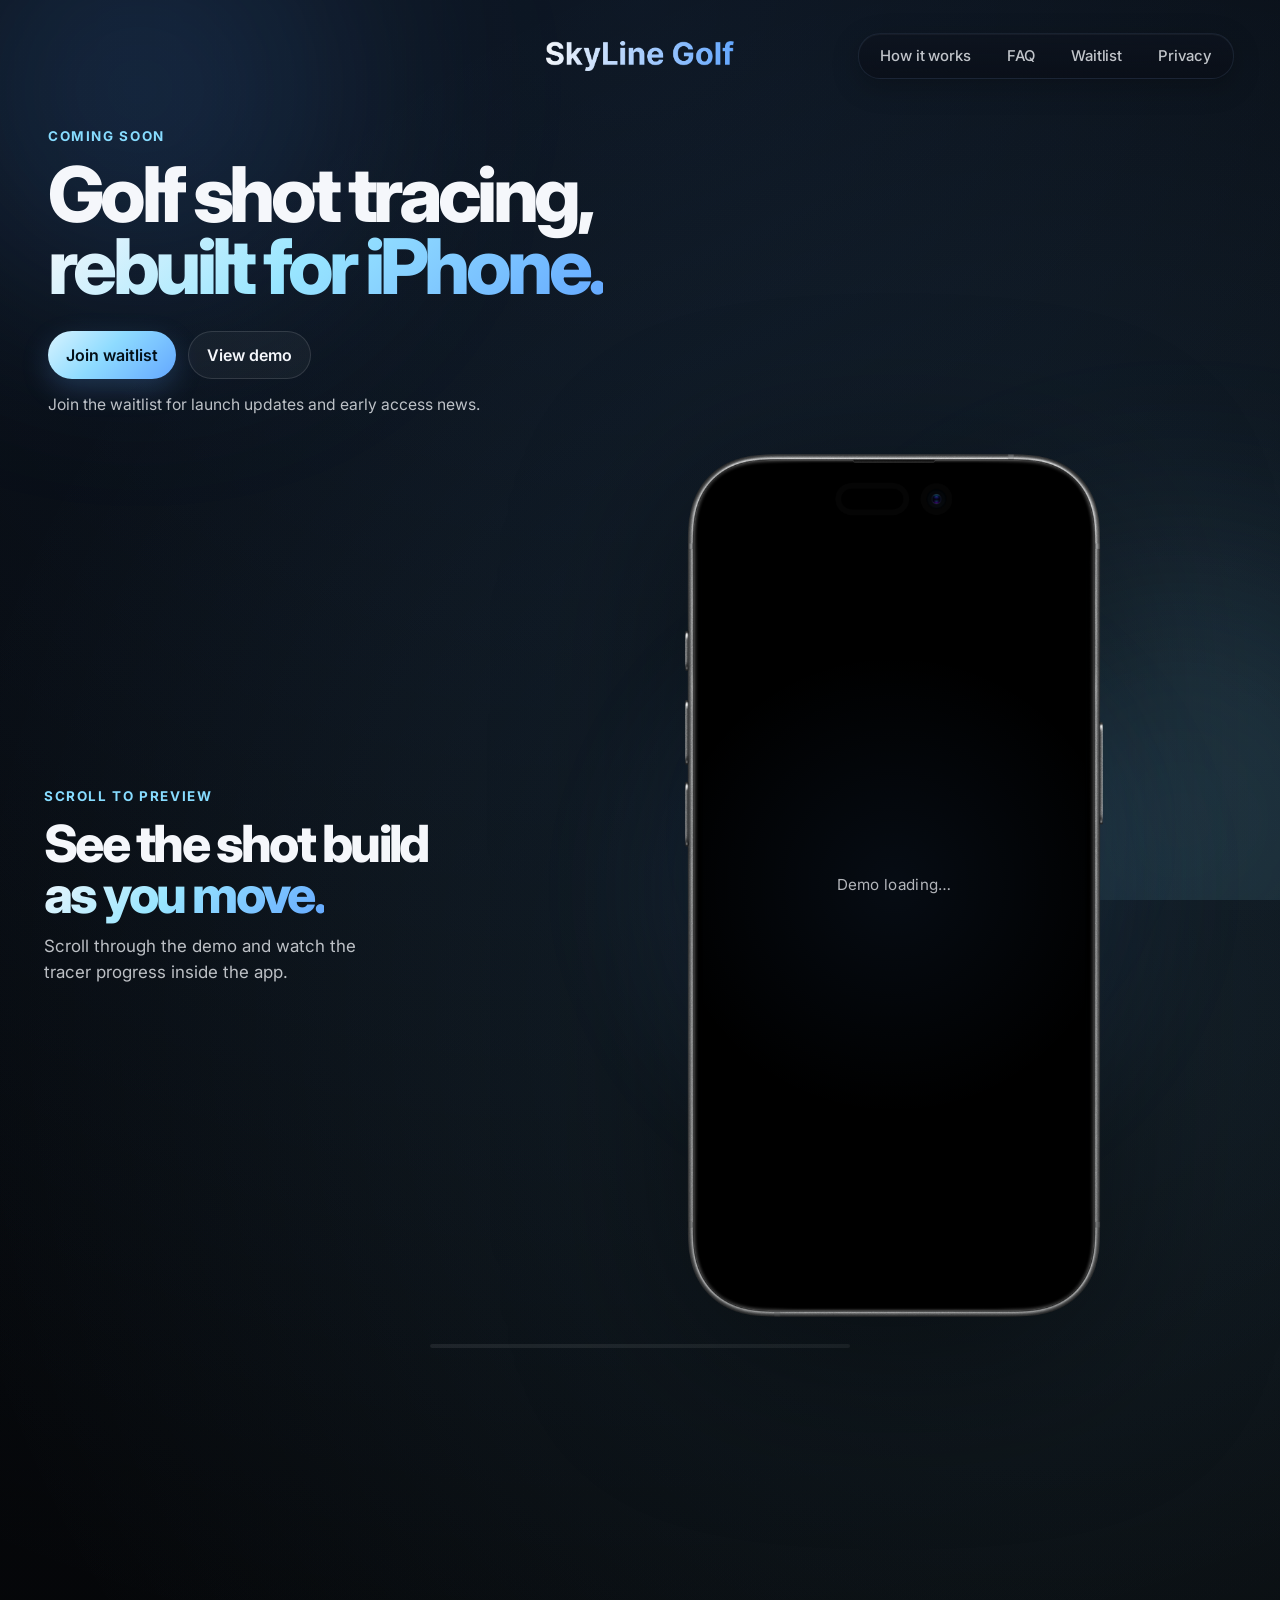
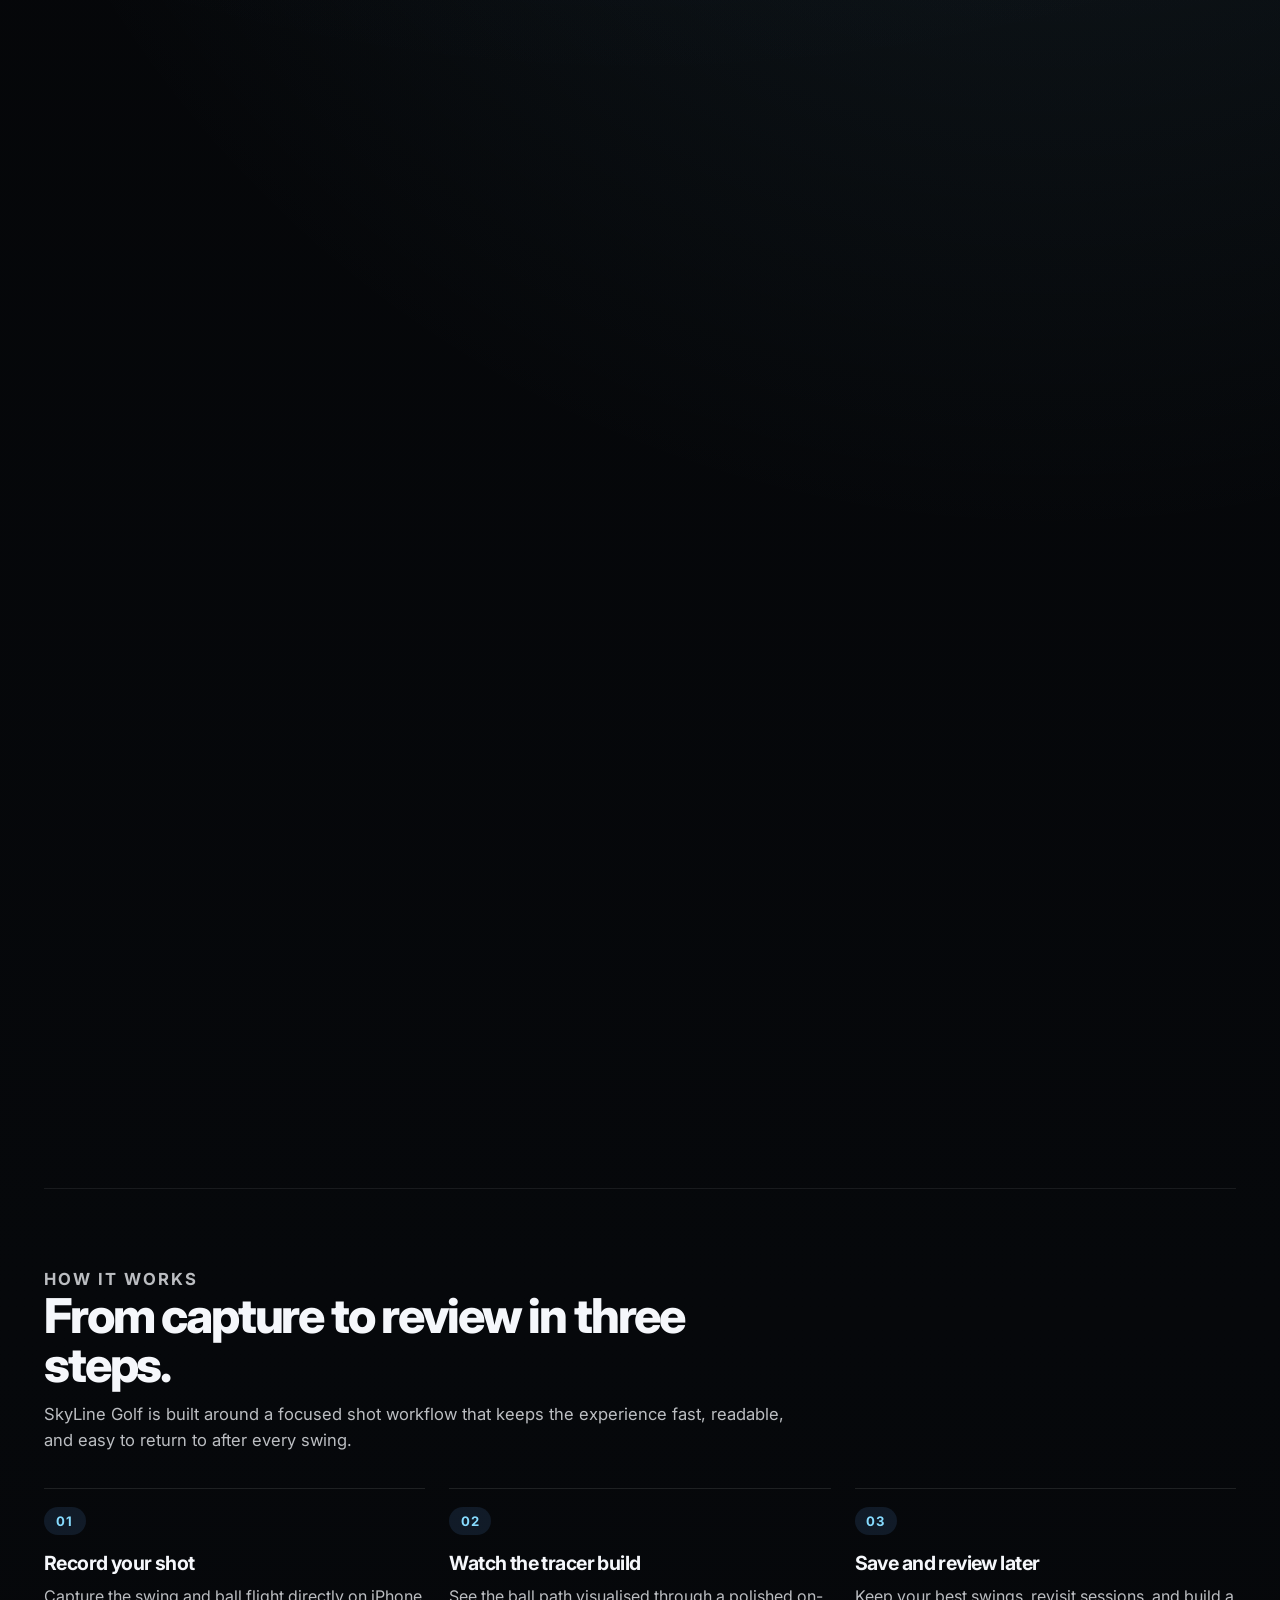
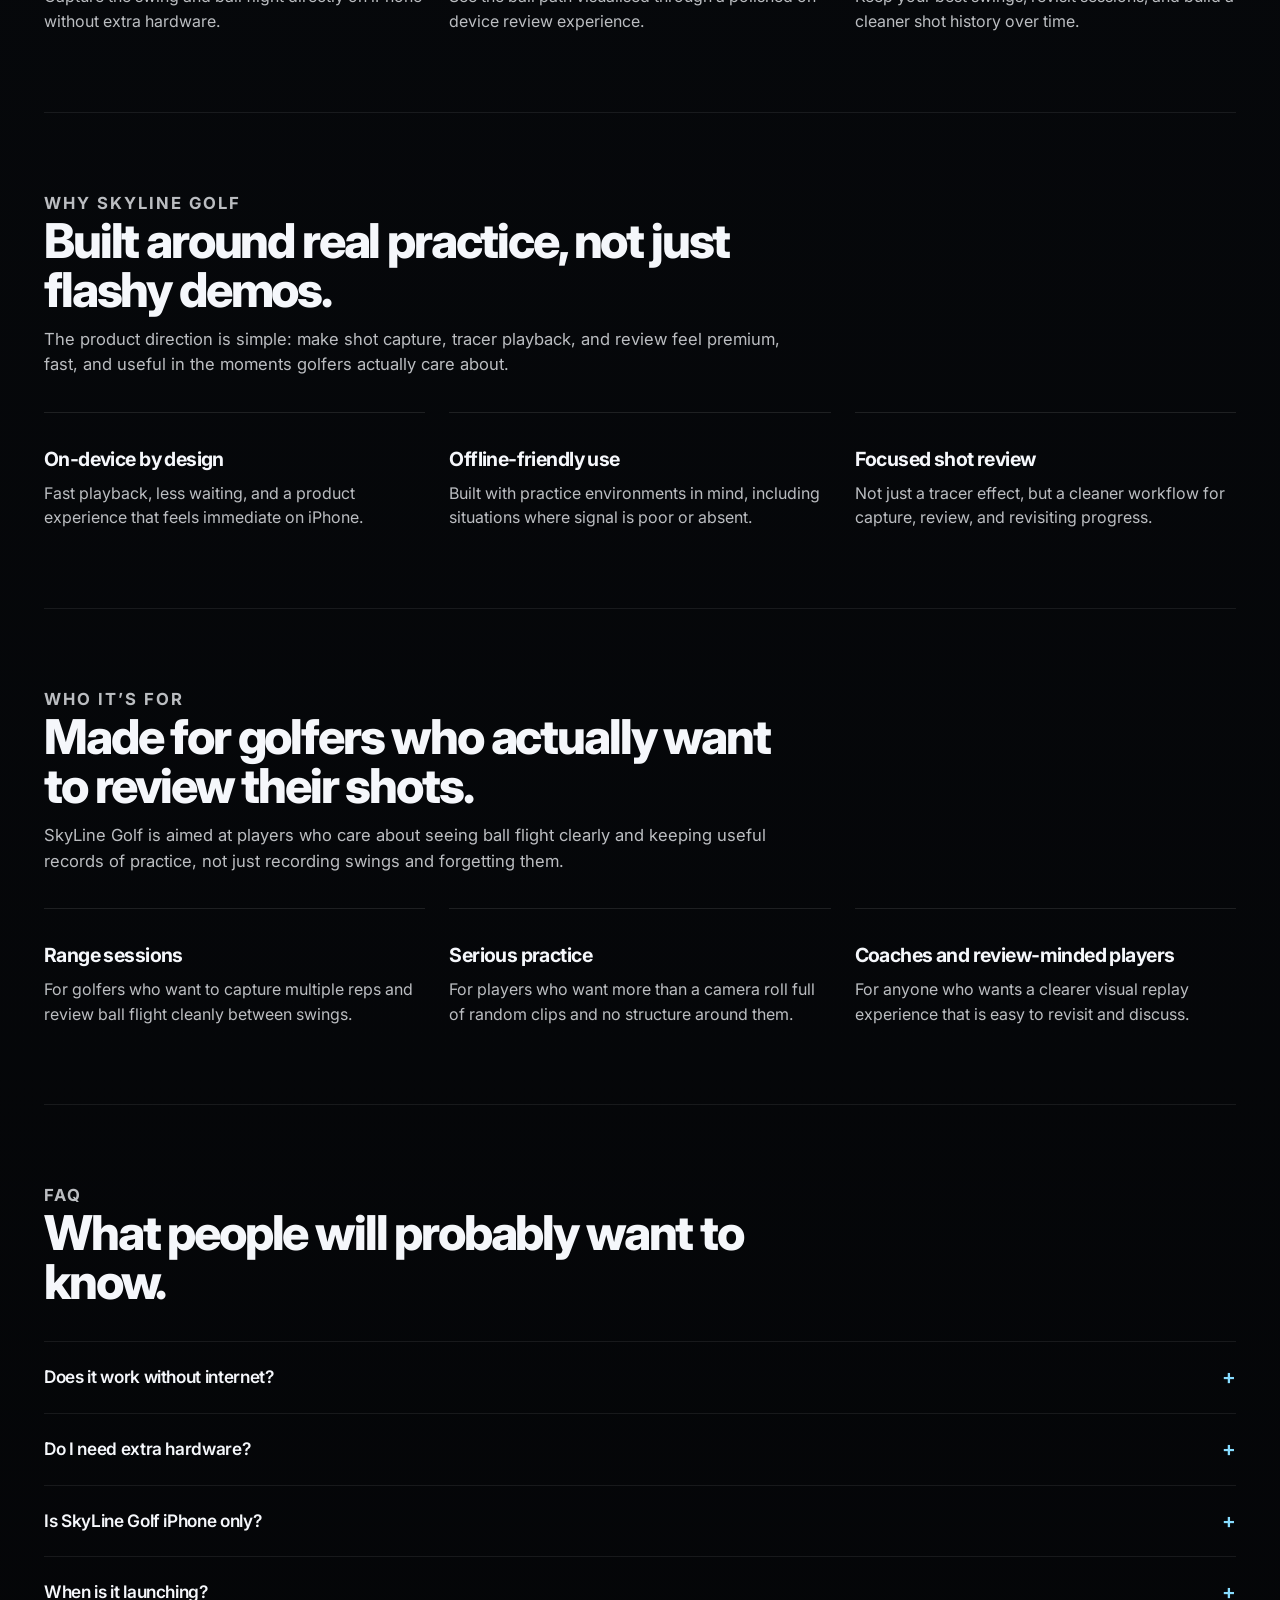
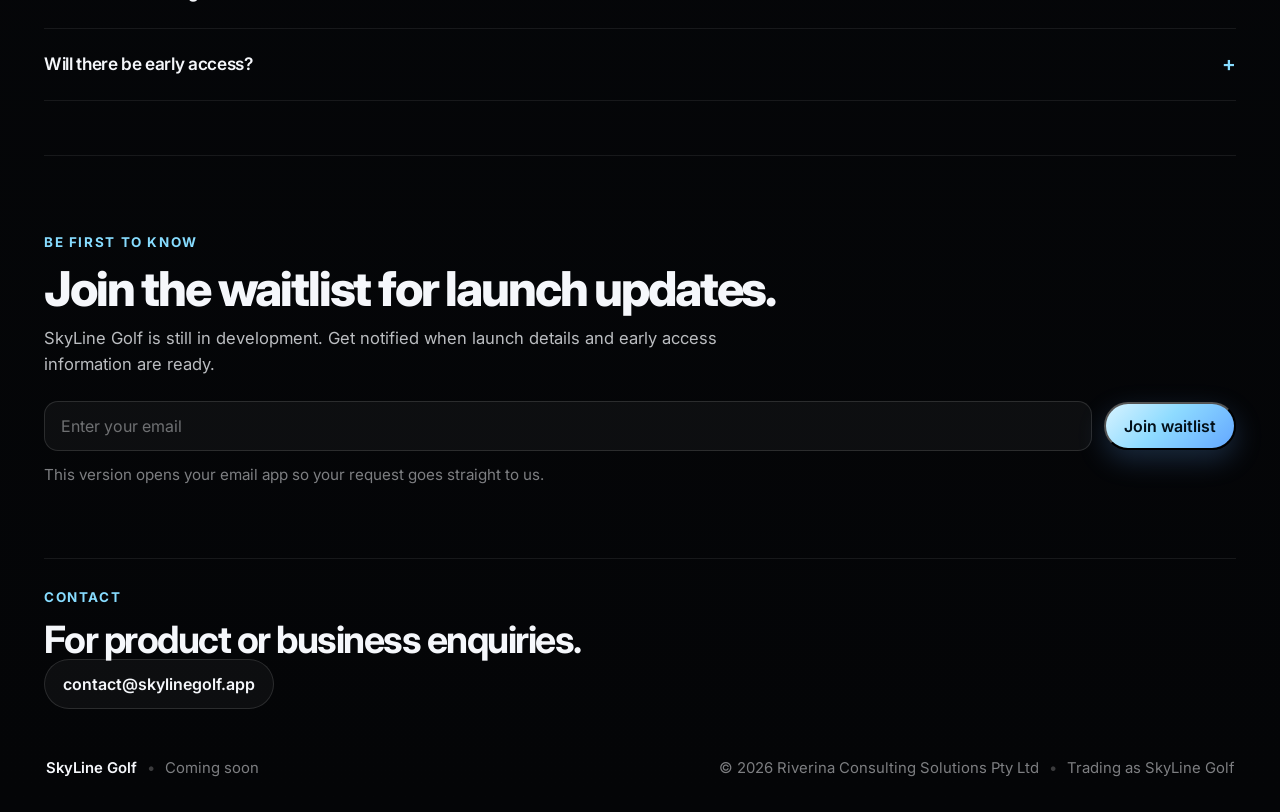
==== commit 52acba37: "Update index.html" ====
--- a/index.html
+++ b/index.html
@@ -36,10 +36,10 @@
   <link rel="stylesheet" href="style.css" />
 </head>
 <body>
-  <div class="site-background">
-    <div class="bg-orb bg-orb-1" aria-hidden="true"></div>
-    <div class="bg-orb bg-orb-2" aria-hidden="true"></div>
-    <div class="bg-grid" aria-hidden="true"></div>
+  <div class="site-background" aria-hidden="true">
+    <div class="bg-orb bg-orb-1"></div>
+    <div class="bg-orb bg-orb-2"></div>
+    <div class="bg-grid"></div>
   </div>
 
   <div class="page-shell">
@@ -178,189 +178,201 @@
       </section>
 
       <section class="section-block" id="how-it-works">
-        <div class="section-header">
-          <p class="section-kicker">How it works</p>
-          <h2>From capture to review in three steps.</h2>
-          <p>
-            SkyLine Golf is built around a focused shot workflow that keeps the experience fast,
-            readable, and easy to return to after every swing.
-          </p>
-        </div>
-
-        <div class="how-grid">
-          <article class="how-step">
-            <span class="step-number">01</span>
-            <h3>Record your shot</h3>
-            <p>Capture the swing and ball flight directly on iPhone without extra hardware.</p>
-          </article>
-
-          <article class="how-step">
-            <span class="step-number">02</span>
-            <h3>Watch the tracer build</h3>
-            <p>See the ball path visualised through a polished on-device review experience.</p>
-          </article>
-
-          <article class="how-step">
-            <span class="step-number">03</span>
-            <h3>Save and review later</h3>
-            <p>Keep your best swings, revisit sessions, and build a cleaner shot history over time.</p>
-          </article>
+        <div class="section-shell">
+          <div class="section-header">
+            <p class="section-kicker">How it works</p>
+            <h2>From capture to review in three steps.</h2>
+            <p>
+              SkyLine Golf is built around a focused shot workflow that keeps the experience fast,
+              readable, and easy to return to after every swing.
+            </p>
+          </div>
+
+          <div class="how-grid">
+            <article class="how-step">
+              <span class="step-number">01</span>
+              <h3>Record your shot</h3>
+              <p>Capture the swing and ball flight directly on iPhone without extra hardware.</p>
+            </article>
+
+            <article class="how-step">
+              <span class="step-number">02</span>
+              <h3>Watch the tracer build</h3>
+              <p>See the ball path visualised through a polished on-device review experience.</p>
+            </article>
+
+            <article class="how-step">
+              <span class="step-number">03</span>
+              <h3>Save and review later</h3>
+              <p>Keep your best swings, revisit sessions, and build a cleaner shot history over time.</p>
+            </article>
+          </div>
         </div>
       </section>
 
       <section class="section-block" id="why-skyline">
-        <div class="section-header">
-          <p class="section-kicker">Why SkyLine Golf</p>
-          <h2>Built around real practice, not just flashy demos.</h2>
-          <p>
-            The product direction is simple: make shot capture, tracer playback, and review feel
-            premium, fast, and useful in the moments golfers actually care about.
-          </p>
-        </div>
-
-        <div class="feature-grid">
-          <article class="feature-item">
-            <h3>On-device by design</h3>
-            <p>Fast playback, less waiting, and a product experience that feels immediate on iPhone.</p>
-          </article>
-
-          <article class="feature-item">
-            <h3>Offline-friendly use</h3>
-            <p>Built with practice environments in mind, including situations where signal is poor or absent.</p>
-          </article>
-
-          <article class="feature-item">
-            <h3>Focused shot review</h3>
-            <p>Not just a tracer effect, but a cleaner workflow for capture, review, and revisiting progress.</p>
-          </article>
+        <div class="section-shell">
+          <div class="section-header">
+            <p class="section-kicker">Why SkyLine Golf</p>
+            <h2>Built around real practice, not just flashy demos.</h2>
+            <p>
+              The product direction is simple: make shot capture, tracer playback, and review feel
+              premium, fast, and useful in the moments golfers actually care about.
+            </p>
+          </div>
+
+          <div class="feature-grid">
+            <article class="feature-item">
+              <h3>On-device by design</h3>
+              <p>Fast playback, less waiting, and a product experience that feels immediate on iPhone.</p>
+            </article>
+
+            <article class="feature-item">
+              <h3>Offline-friendly use</h3>
+              <p>Built with practice environments in mind, including situations where signal is poor or absent.</p>
+            </article>
+
+            <article class="feature-item">
+              <h3>Focused shot review</h3>
+              <p>Not just a tracer effect, but a cleaner workflow for capture, review, and revisiting progress.</p>
+            </article>
+          </div>
         </div>
       </section>
 
       <section class="section-block" id="who-its-for">
-        <div class="section-header">
-          <p class="section-kicker">Who it’s for</p>
-          <h2>Made for golfers who actually want to review their shots.</h2>
-          <p>
-            SkyLine Golf is aimed at players who care about seeing ball flight clearly and keeping
-            useful records of practice, not just recording swings and forgetting them.
-          </p>
-        </div>
-
-        <div class="audience-grid">
-          <article class="audience-item">
-            <h3>Range sessions</h3>
-            <p>For golfers who want to capture multiple reps and review ball flight cleanly between swings.</p>
-          </article>
-
-          <article class="audience-item">
-            <h3>Serious practice</h3>
-            <p>For players who want more than a camera roll full of random clips and no structure around them.</p>
-          </article>
-
-          <article class="audience-item">
-            <h3>Coaches and review-minded players</h3>
-            <p>For anyone who wants a clearer visual replay experience that is easy to revisit and discuss.</p>
-          </article>
+        <div class="section-shell">
+          <div class="section-header">
+            <p class="section-kicker">Who it’s for</p>
+            <h2>Made for golfers who actually want to review their shots.</h2>
+            <p>
+              SkyLine Golf is aimed at players who care about seeing ball flight clearly and keeping
+              useful records of practice, not just recording swings and forgetting them.
+            </p>
+          </div>
+
+          <div class="audience-grid">
+            <article class="audience-item">
+              <h3>Range sessions</h3>
+              <p>For golfers who want to capture multiple reps and review ball flight cleanly between swings.</p>
+            </article>
+
+            <article class="audience-item">
+              <h3>Serious practice</h3>
+              <p>For players who want more than a camera roll full of random clips and no structure around them.</p>
+            </article>
+
+            <article class="audience-item">
+              <h3>Coaches and review-minded players</h3>
+              <p>For anyone who wants a clearer visual replay experience that is easy to revisit and discuss.</p>
+            </article>
+          </div>
         </div>
       </section>
 
       <section class="section-block faq-section" id="faq">
-        <div class="section-header">
-          <p class="section-kicker">FAQ</p>
-          <h2>What people will probably want to know.</h2>
-        </div>
-
-        <div class="faq-list">
-          <details class="faq-item">
-            <summary>Does it work without internet?</summary>
-            <div class="faq-answer">
+        <div class="section-shell">
+          <div class="section-header">
+            <p class="section-kicker">FAQ</p>
+            <h2>What people will probably want to know.</h2>
+          </div>
+
+          <div class="faq-list">
+            <details class="faq-item">
+              <summary>Does it work without internet?</summary>
+              <div class="faq-answer">
+                <p>
+                  The product direction is offline-friendly, with the core capture and review experience
+                  designed around on-device use.
+                </p>
+              </div>
+            </details>
+
+            <details class="faq-item">
+              <summary>Do I need extra hardware?</summary>
+              <div class="faq-answer">
+                <p>
+                  No external launch monitor or extra camera hardware is required for the core experience
+                  shown on this site.
+                </p>
+              </div>
+            </details>
+
+            <details class="faq-item">
+              <summary>Is SkyLine Golf iPhone only?</summary>
+              <div class="faq-answer">
+                <p>
+                  Yes. The current product direction is iPhone-first and built specifically around that experience.
+                </p>
+              </div>
+            </details>
+
+            <details class="faq-item">
+              <summary>When is it launching?</summary>
+              <div class="faq-answer">
+                <p>
+                  There is no public launch date yet. Join the waitlist to get notified when launch updates are ready.
+                </p>
+              </div>
+            </details>
+
+            <details class="faq-item">
+              <summary>Will there be early access?</summary>
+              <div class="faq-answer">
+                <p>
+                  Potentially. The waitlist is the best place to hear about launch news and any early-access updates.
+                </p>
+              </div>
+            </details>
+          </div>
+        </div>
+      </section>
+
+      <section class="waitlist-section" id="waitlist">
+        <div class="section-shell">
+          <div class="waitlist-shell">
+            <div class="waitlist-copy">
+              <p class="section-kicker">Be first to know</p>
+              <h2>Join the waitlist for launch updates.</h2>
               <p>
-                The product direction is offline-friendly, with the core capture and review experience
-                designed around on-device use.
+                SkyLine Golf is still in development. Get notified when launch details and early access
+                information are ready.
               </p>
             </div>
-          </details>
-
-          <details class="faq-item">
-            <summary>Do I need extra hardware?</summary>
-            <div class="faq-answer">
-              <p>
-                No external launch monitor or extra camera hardware is required for the core experience
-                shown on this site.
-              </p>
-            </div>
-          </details>
-
-          <details class="faq-item">
-            <summary>Is SkyLine Golf iPhone only?</summary>
-            <div class="faq-answer">
-              <p>
-                Yes. The current product direction is iPhone-first and built specifically around that experience.
-              </p>
-            </div>
-          </details>
-
-          <details class="faq-item">
-            <summary>When is it launching?</summary>
-            <div class="faq-answer">
-              <p>
-                There is no public launch date yet. Join the waitlist to get notified when launch updates are ready.
-              </p>
-            </div>
-          </details>
-
-          <details class="faq-item">
-            <summary>Will there be early access?</summary>
-            <div class="faq-answer">
-              <p>
-                Potentially. The waitlist is the best place to hear about launch news and any early-access updates.
-              </p>
-            </div>
-          </details>
-        </div>
-      </section>
-
-      <section class="waitlist-section" id="waitlist">
-        <div class="waitlist-shell">
-          <div class="waitlist-copy">
-            <p class="section-kicker">Be first to know</p>
-            <h2>Join the waitlist for launch updates.</h2>
-            <p>
-              SkyLine Golf is still in development. Get notified when launch details and early access
-              information are ready.
+
+            <form class="waitlist-form" id="waitlist-form" novalidate>
+              <label class="sr-only" for="waitlist-email">Email address</label>
+              <input
+                id="waitlist-email"
+                name="email"
+                type="email"
+                inputmode="email"
+                autocomplete="email"
+                placeholder="Enter your email"
+                required
+              />
+              <button type="submit" class="button-primary">Join waitlist</button>
+            </form>
+
+            <p class="waitlist-note">
+              This version opens your email app so your request goes straight to us.
             </p>
-          </div>
-
-          <form class="waitlist-form" id="waitlist-form" novalidate>
-            <label class="sr-only" for="waitlist-email">Email address</label>
-            <input
-              id="waitlist-email"
-              name="email"
-              type="email"
-              inputmode="email"
-              autocomplete="email"
-              placeholder="Enter your email"
-              required
-            />
-            <button type="submit" class="button-primary">Join waitlist</button>
-          </form>
-
-          <p class="waitlist-note">
-            This version opens your email app so your request goes straight to us.
-          </p>
-          <p class="waitlist-status" id="waitlist-status" aria-live="polite"></p>
+            <p class="waitlist-status" id="waitlist-status" aria-live="polite"></p>
+          </div>
         </div>
       </section>
 
       <section class="business-strip" id="contact">
-        <div class="business-strip-copy">
-          <p class="section-kicker">Contact</p>
-          <h2>For product or business enquiries.</h2>
-        </div>
-
-        <a class="business-email" href="mailto:contact@skylinegolf.app">
-          contact@skylinegolf.app
-        </a>
+        <div class="section-shell business-strip-shell">
+          <div class="business-strip-copy">
+            <p class="section-kicker">Contact</p>
+            <h2>For product or business enquiries.</h2>
+          </div>
+
+          <a class="business-email" href="mailto:contact@skylinegolf.app">
+            contact@skylinegolf.app
+          </a>
+        </div>
       </section>
     </main>
 
--- a/style.css
+++ b/style.css
@@ -57,6 +57,11 @@
 a {
   color: inherit;
   text-decoration: none;
+}
+
+button,
+input {
+  font: inherit;
 }
 
 .site-background {
@@ -194,11 +199,11 @@
 
 .hero-intro {
   max-width: 780px;
-  padding: 18px 4px 18px;
+  padding: 18px 4px 24px;
 }
 
 .eyebrow,
-.section-label,
+.section-kicker,
 .hero-message-kicker {
   margin: 0 0 12px;
   color: var(--accent);
@@ -222,6 +227,62 @@
   -webkit-background-clip: text;
   background-clip: text;
   color: transparent;
+}
+
+.hero-actions {
+  display: flex;
+  align-items: center;
+  gap: 12px;
+  margin-top: 28px;
+  flex-wrap: wrap;
+}
+
+.button-primary,
+.button-secondary {
+  display: inline-flex;
+  align-items: center;
+  justify-content: center;
+  min-height: 48px;
+  padding: 0 18px;
+  border-radius: 999px;
+  font-weight: 600;
+  transition:
+    transform 0.18s ease,
+    background-color 0.18s ease,
+    border-color 0.18s ease,
+    color 0.18s ease,
+    box-shadow 0.18s ease;
+}
+
+.button-primary {
+  color: #031019;
+  background: linear-gradient(135deg, #d7f3ff 0%, #8edbff 45%, #63a7ff 100%);
+  box-shadow: 0 10px 28px rgba(99, 167, 255, 0.22);
+}
+
+.button-primary:hover,
+.button-primary:focus-visible {
+  transform: translateY(-1px);
+  outline: none;
+}
+
+.button-secondary {
+  color: var(--text);
+  background: rgba(255, 255, 255, 0.04);
+  border: 1px solid rgba(255, 255, 255, 0.12);
+}
+
+.button-secondary:hover,
+.button-secondary:focus-visible {
+  background: rgba(255, 255, 255, 0.07);
+  transform: translateY(-1px);
+  outline: none;
+}
+
+.hero-helper {
+  margin: 14px 0 0;
+  color: var(--text-secondary);
+  font-size: 0.98rem;
 }
 
 .scrub-section {
@@ -419,96 +480,243 @@
   background: linear-gradient(90deg, #87dcff 0%, #63a7ff 100%);
 }
 
-.content-grid,
-.contact-panel {
+.section-block,
+.waitlist-section,
+.business-strip {
   position: relative;
   z-index: 5;
 }
 
-.glass-panel {
-  background: linear-gradient(
-    180deg,
-    rgba(255, 255, 255, 0.08) 0%,
-    rgba(255, 255, 255, 0.04) 100%
-  );
-  border: 1px solid var(--border);
-  border-radius: var(--radius-xl);
-  box-shadow: var(--shadow);
-  backdrop-filter: var(--glass-blur);
-  -webkit-backdrop-filter: var(--glass-blur);
-}
-
-.content-grid {
+.section-block {
+  padding: 78px 0;
+  border-top: 1px solid rgba(255, 255, 255, 0.08);
+}
+
+.section-header {
+  max-width: 760px;
+  margin-bottom: 34px;
+}
+
+.section-header h2 {
+  margin: 0 0 12px;
+  font-size: clamp(2rem, 4vw, 3rem);
+  line-height: 1.02;
+  letter-spacing: -0.045em;
+  font-weight: 800;
+}
+
+.section-header p {
+  margin: 0;
+  color: var(--text-secondary);
+  font-size: 1.04rem;
+  max-width: 48rem;
+}
+
+.how-grid,
+.feature-grid,
+.audience-grid {
   display: grid;
-  grid-template-columns: 1fr 1fr;
-  gap: 22px;
-  margin-top: 18px;
-  align-items: stretch;
-}
-
-.info-card {
-  padding: 30px;
-  display: flex;
-  flex-direction: column;
-  justify-content: flex-start;
-  min-height: 100%;
-}
-
-.info-card h2,
-.contact-panel h2,
-.privacy-shell h1 {
-  margin: 0 0 12px;
-  font-size: clamp(1.6rem, 3vw, 2.3rem);
-  line-height: 1.08;
-  letter-spacing: -0.04em;
-  overflow-wrap: anywhere;
-}
-
-.info-card p,
-.contact-panel p,
-.privacy-shell p,
-.privacy-shell li {
+  grid-template-columns: repeat(3, minmax(0, 1fr));
+  gap: 24px;
+}
+
+.how-step,
+.feature-item,
+.audience-item {
+  padding-top: 18px;
+  border-top: 1px solid rgba(255, 255, 255, 0.1);
+}
+
+.step-number {
+  display: inline-flex;
+  align-items: center;
+  justify-content: center;
+  min-width: 42px;
+  min-height: 28px;
+  padding: 0 10px;
+  border-radius: 999px;
+  background: rgba(99, 167, 255, 0.12);
+  color: var(--accent);
+  font-size: 0.82rem;
+  font-weight: 700;
+  letter-spacing: 0.08em;
+}
+
+.how-step h3,
+.feature-item h3,
+.audience-item h3 {
+  margin: 18px 0 10px;
+  font-size: 1.22rem;
+  line-height: 1.1;
+  letter-spacing: -0.03em;
+}
+
+.how-step p,
+.feature-item p,
+.audience-item p {
   margin: 0;
   color: var(--text-secondary);
   font-size: 1rem;
 }
 
-.contact-panel {
-  display: grid;
-  grid-template-columns: minmax(0, 1fr) auto;
-  align-items: center;
+.faq-section {
+  padding-bottom: 54px;
+}
+
+.faq-list {
+  border-top: 1px solid rgba(255, 255, 255, 0.08);
+}
+
+.faq-item {
+  border-bottom: 1px solid rgba(255, 255, 255, 0.08);
+}
+
+.faq-item summary {
+  list-style: none;
+  cursor: pointer;
+  padding: 22px 0;
+  font-size: 1.08rem;
+  font-weight: 600;
+  letter-spacing: -0.02em;
+  color: var(--text);
+  display: flex;
+  align-items: center;
+  justify-content: space-between;
+  gap: 18px;
+}
+
+.faq-item summary::-webkit-details-marker {
+  display: none;
+}
+
+.faq-item summary::after {
+  content: "+";
+  color: var(--accent);
+  font-size: 1.3rem;
+  line-height: 1;
+  flex-shrink: 0;
+  transition: transform 0.18s ease;
+}
+
+.faq-item[open] summary::after {
+  transform: rotate(45deg);
+}
+
+.faq-answer {
+  padding: 0 0 22px;
+}
+
+.faq-answer p {
+  margin: 0;
+  color: var(--text-secondary);
+  max-width: 52rem;
+}
+
+.waitlist-section {
+  padding: 42px 0 28px;
+  border-top: 1px solid rgba(255, 255, 255, 0.08);
+}
+
+.waitlist-shell {
+  padding: 34px 0 10px;
+}
+
+.waitlist-copy {
+  max-width: 760px;
+  margin-bottom: 24px;
+}
+
+.waitlist-copy h2 {
+  margin: 0 0 12px;
+  font-size: clamp(2rem, 4vw, 3rem);
+  line-height: 1.02;
+  letter-spacing: -0.045em;
+  font-weight: 800;
+}
+
+.waitlist-copy p:last-child {
+  margin: 0;
+  color: var(--text-secondary);
+  font-size: 1.04rem;
+}
+
+.waitlist-form {
+  display: flex;
+  align-items: center;
+  gap: 12px;
+  flex-wrap: wrap;
+}
+
+.waitlist-form input {
+  flex: 1 1 320px;
+  min-height: 50px;
+  padding: 0 16px;
+  border-radius: 14px;
+  border: 1px solid rgba(255, 255, 255, 0.12);
+  background: rgba(255, 255, 255, 0.04);
+  color: var(--text);
+  outline: none;
+  transition:
+    border-color 0.18s ease,
+    box-shadow 0.18s ease,
+    background-color 0.18s ease;
+}
+
+.waitlist-form input::placeholder {
+  color: rgba(245, 247, 251, 0.42);
+}
+
+.waitlist-form input:focus {
+  border-color: rgba(135, 220, 255, 0.34);
+  box-shadow: 0 0 0 4px rgba(135, 220, 255, 0.08);
+  background: rgba(255, 255, 255, 0.05);
+}
+
+.waitlist-note,
+.waitlist-status {
+  margin: 12px 0 0;
+  color: var(--text-muted);
+  font-size: 0.95rem;
+}
+
+.waitlist-status {
+  min-height: 1.4em;
+}
+
+.business-strip {
+  display: flex;
+  align-items: center;
+  justify-content: space-between;
   gap: 24px;
-  margin-top: 22px;
-  padding: 32px;
-}
-
-.contact-copy-block {
-  min-width: 0;
-}
-
-.contact-action {
-  display: flex;
-  align-items: center;
-  justify-content: flex-end;
-}
-
-.contact-email {
+  padding: 28px 0 18px;
+  border-top: 1px solid rgba(255, 255, 255, 0.08);
+}
+
+.business-strip-copy h2 {
+  margin: 0;
+  font-size: clamp(1.7rem, 3vw, 2.35rem);
+  line-height: 1.04;
+  letter-spacing: -0.04em;
+}
+
+.business-email {
   display: inline-flex;
   align-items: center;
   justify-content: center;
-  min-height: 54px;
+  min-height: 50px;
   padding: 0 18px;
   border-radius: 999px;
-  background: rgba(255, 255, 255, 0.05);
-  border: 1px solid var(--border-strong);
   color: var(--text);
   font-weight: 600;
-  transition: background-color 0.18s ease, transform 0.18s ease;
-  word-break: break-word;
-}
-
-.contact-email:hover,
-.contact-email:focus-visible {
+  background: rgba(255, 255, 255, 0.04);
+  border: 1px solid rgba(255, 255, 255, 0.12);
+  transition:
+    background-color 0.18s ease,
+    transform 0.18s ease;
+}
+
+.business-email:hover,
+.business-email:focus-visible {
   background: rgba(255, 255, 255, 0.08);
   transform: translateY(-1px);
   outline: none;
@@ -571,6 +779,11 @@
   letter-spacing: -0.03em;
 }
 
+.privacy-shell p,
+.privacy-shell li {
+  color: var(--text-secondary);
+}
+
 .privacy-shell ul {
   margin: 8px 0 0;
   padding-left: 22px;
@@ -592,6 +805,17 @@
   outline: none;
 }
 
+.sr-only {
+  position: absolute;
+  width: 1px;
+  height: 1px;
+  padding: 0;
+  margin: -1px;
+  overflow: hidden;
+  clip: rect(0, 0, 0, 0);
+  border: 0;
+}
+
 @media (max-width: 1080px) {
   .hero-stage {
     grid-template-columns: 1fr;
@@ -630,13 +854,16 @@
     padding-bottom: 18px;
   }
 
-  .contact-panel {
+  .how-grid,
+  .feature-grid,
+  .audience-grid {
     grid-template-columns: 1fr;
+    gap: 20px;
+  }
+
+  .business-strip {
+    flex-direction: column;
     align-items: flex-start;
-  }
-
-  .contact-action {
-    justify-content: flex-start;
   }
 }
 
@@ -671,6 +898,8 @@
     gap: 3px;
     padding: 4px;
     border-radius: 20px;
+    flex-wrap: wrap;
+    justify-content: center;
   }
 
   .site-nav a {
@@ -680,6 +909,10 @@
 
   .hero-intro {
     padding: 12px 2px 14px;
+  }
+
+  .hero-actions {
+    margin-top: 24px;
   }
 
   .scrub-section {
@@ -746,15 +979,26 @@
     margin-top: 12px;
   }
 
-  .content-grid {
-    grid-template-columns: 1fr;
-    margin-top: 38px;
-  }
-
-  .info-card,
-  .contact-panel,
-  .privacy-shell {
-    padding: 24px;
+  .section-block {
+    padding: 62px 0;
+  }
+
+  .section-header {
+    margin-bottom: 28px;
+  }
+
+  .waitlist-form {
+    flex-direction: column;
+    align-items: stretch;
+  }
+
+  .waitlist-form input {
+    flex: 1 1 auto;
+    width: 100%;
+  }
+
+  .waitlist-form .button-primary {
+    width: 100%;
   }
 
   .site-footer {
@@ -778,13 +1022,16 @@
   .site-nav {
     gap: 4px;
     padding: 5px;
-    flex-wrap: wrap;
-    justify-content: center;
   }
 
   .site-nav a {
     padding: 8px 12px;
     font-size: 0.87rem;
+  }
+
+  .button-primary,
+  .button-secondary {
+    width: 100%;
   }
 
   .scrub-section {
@@ -815,8 +1062,14 @@
     font-size: clamp(1.65rem, 9vw, 2.35rem);
   }
 
-  .hero-message-body {
-    font-size: 0.96rem;
+  .hero-message-body,
+  .section-header p,
+  .how-step p,
+  .feature-item p,
+  .audience-item p,
+  .faq-answer p,
+  .waitlist-copy p:last-child {
+    font-size: 0.98rem;
     max-width: 100%;
   }
 
@@ -842,11 +1095,11 @@
     height: 210px;
   }
 
-  .content-grid {
-    margin-top: 42px;
-  }
-
-  .contact-email {
+  .section-block {
+    padding: 54px 0;
+  }
+
+  .business-email {
     width: 100%;
   }
 }
@@ -880,4 +1133,4 @@
   .hero-copy-stack {
     min-height: unset;
   }
-}
+}
